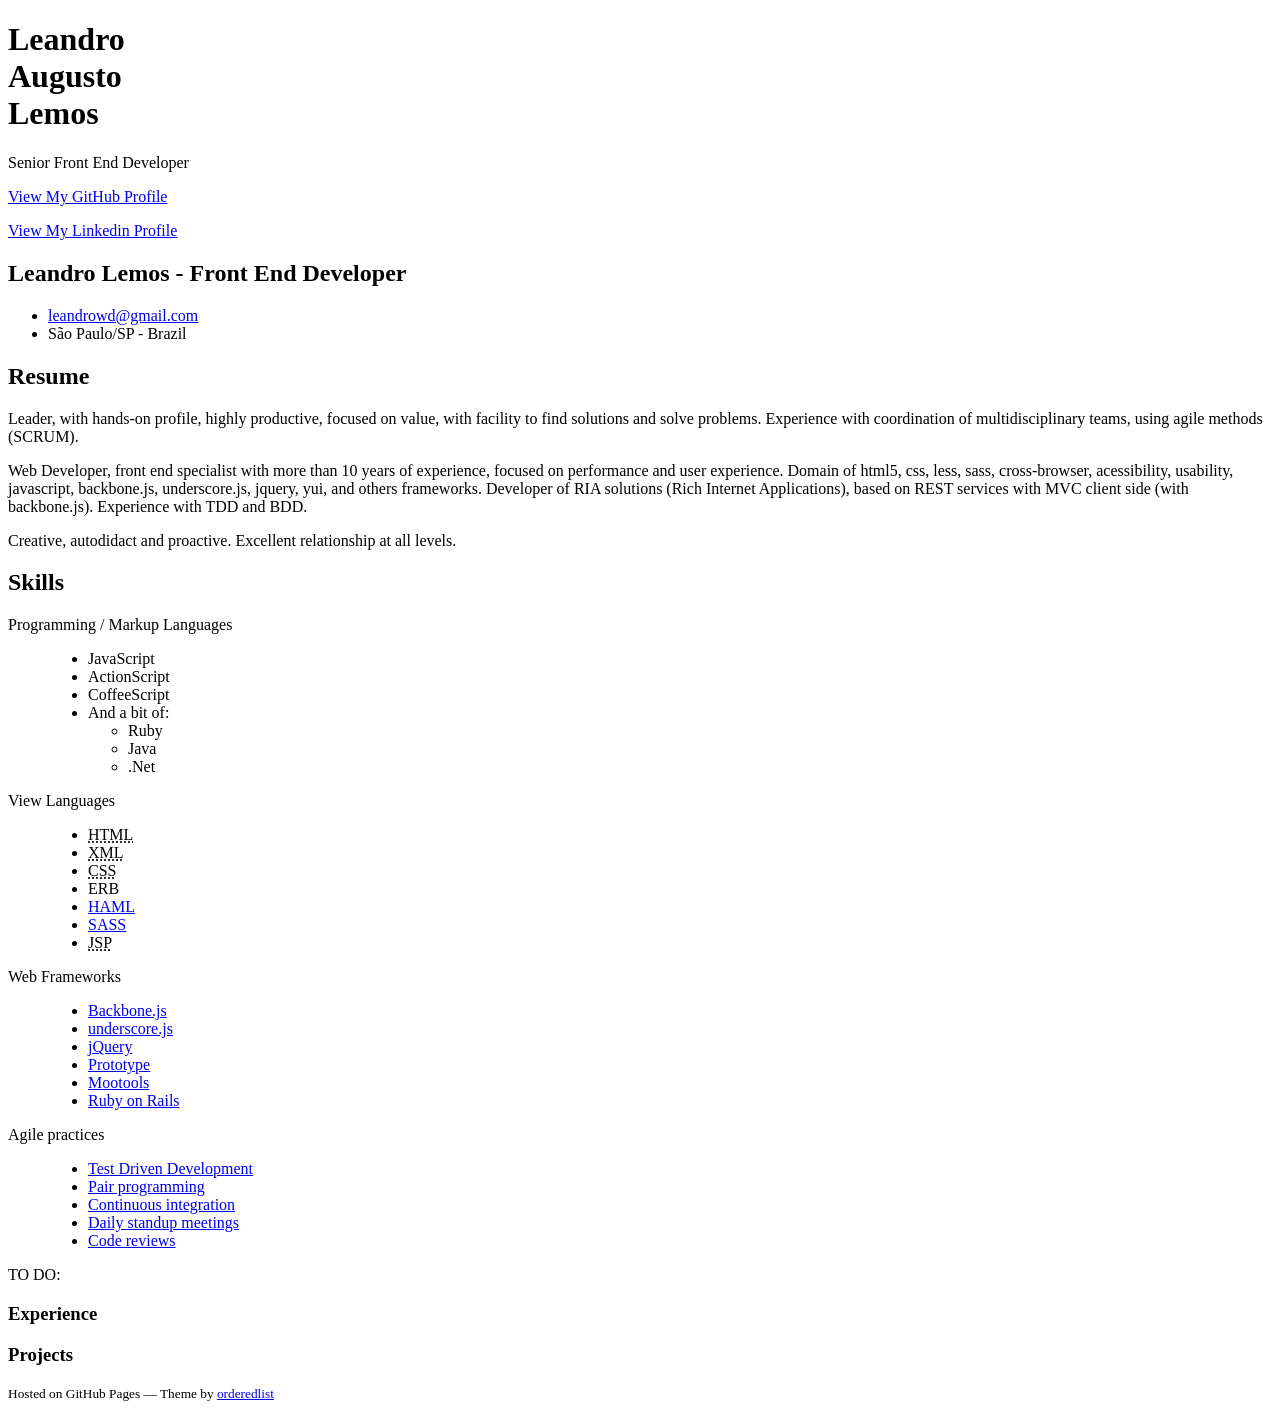
==== index.html @ 2ef4d0de "Adding skills information" ====
<!doctype html>
<html>
  <head>
    <meta charset="utf-8">
    <meta http-equiv="X-UA-Compatible" content="chrome=1">
    <title>Leandro Augusto Lemos - Senior Front End Developer</title>

    <link rel="stylesheet" href="stylesheets/styles.css">
    <link rel="stylesheet" href="stylesheets/pygment_trac.css">
    <meta name="viewport" content="width=device-width, initial-scale=1, user-scalable=no">
    <!--[if lt IE 9]>
    <script src="//html5shiv.googlecode.com/svn/trunk/html5.js"></script>
    <![endif]-->
  </head>
  <body>
    <div class="wrapper">
      <header>
        <h1>Leandro <br>Augusto <br>Lemos</h1>
        <p>Senior Front End Developer </p>


        <p class="view"><a href="https://github.com/leandrowd">View My GitHub Profile</a></p>
        <p class="view"><a href="http://www.linkedin.com/in/leandrowd">View My Linkedin Profile</a></p>
        

      </header>
      <section>
        <div id="letterhead">
          <h1>Leandro Lemos - Front End Developer</h1>
          <ul>
            <li><a href="mailto:leandrowd@gmail.com">leandrowd@gmail.com</a></li>
            <li>São Paulo/SP - Brazil</li>
          </ul>
        </div>

        <div id="presentation">
          <h2>Resume</h2>
          <p>Leader, with hands-on profile, highly productive, focused on value, with facility to find solutions and solve problems. Experience with coordination of multidisciplinary teams, using agile methods (SCRUM). </p>

          <p>Web Developer, front end specialist with more than 10 years of experience, focused on performance and user experience. Domain of html5, css, less, sass, cross-browser, acessibility, usability, javascript, backbone.js, underscore.js, jquery, yui, and others frameworks. Developer of RIA solutions (Rich Internet Applications), based on REST services with MVC client side (with backbone.js). Experience with TDD and BDD.</p>

          <p>Creative, autodidact and proactive. Excellent relationship at all levels.</p>

        </div>
        <div id="skills">
          <h2>Skills</h2>
          <dl>
            <dt>Programming / Markup Languages</dt>
            <dd>
              <ul class="comma-separated">
                <li>JavaScript</li>
                <li>ActionScript</li>
                <li>CoffeeScript</li>
                <li>And a bit of: <ul>
                  <li>Ruby</li>
                  <li>Java</li>
                  <li>.Net</li>
                </ul></li>
              </ul>
            </dd>

            <dt>View Languages</dt>
            <dd>
              <ul>
                <li><abbr title="HyperText Markup Language">HTML</abbr></li>
                <li><abbr title="Extensible Markup Language">XML</abbr></li>
                <li><abbr title="cascading style sheets">CSS</abbr></li>
                <li>ERB</li>
                <li><a href="http://haml.hamptoncatlin.com/" title="HTML Abstraction Markup Language">HAML</a></li>
                <li><a href="http://sass-lang.com/" title="SASS">SASS</a></li>
                <li><abbr title="JavaServer Pages">JSP</abbr></li>
              </ul>
            </dd>

            <dt>Web Frameworks</dt>
            <dd>
              <ul>
                <li><a href="http://backbonejs.org/">Backbone.js</a></li>
                <li><a href="http://underscore.org/">underscore.js</a></li>
                <li><a href="http://jquery.org">jQuery</a></li>
                <li><a href="http://prototypejs.org/">Prototype</a></li>
                <li><a href="http://mootools.net/">Mootools</a></li>
                <li><a href="http://www.rubyonrails.org">Ruby on Rails</a></li>
              </ul>
            </dd>

            <dt>Agile practices</dt>
            <dd>
              <ul>
                <li><a href="http://en.wikipedia.org/wiki/Test-driven_development">Test Driven Development</a></li>
                <li><a href="http://en.wikipedia.org/wiki/Pair_programming">Pair programming</a></li>
                <li><a href="http://en.wikipedia.org/wiki/Continuous_integration">Continuous integration</a></li>
                <li><a href="http://martinfowler.com/articles/itsNotJustStandingUp.html">Daily standup meetings</a></li>
                <li><a href="http://en.wikipedia.org/wiki/Code_review">Code reviews</a></li>
              </ul>
            </dd>
          </dl>

        </div>
<p>TO DO:</p>

<h3>
<a name="experience" class="anchor" href="#experience"><span class="octicon octicon-link"></span></a>Experience</h3>

<h3>
<a name="projects" class="anchor" href="#projects"><span class="octicon octicon-link"></span></a>Projects</h3>


      </section>
      <footer>
        <p><small>Hosted on GitHub Pages &mdash; Theme by <a href="https://github.com/orderedlist">orderedlist</a></small></p>
      </footer>
    </div>
    <script src="javascripts/scale.fix.js"></script>
    <script>
      (function(i,s,o,g,r,a,m){i['GoogleAnalyticsObject']=r;i[r]=i[r]||function(){
      (i[r].q=i[r].q||[]).push(arguments)},i[r].l=1*new Date();a=s.createElement(o),
      m=s.getElementsByTagName(o)[0];a.async=1;a.src=g;m.parentNode.insertBefore(a,m)
      })(window,document,'script','//www.google-analytics.com/analytics.js','ga');
    
      ga('create', 'UA-42572069-1', 'leandrowd.github.io');
      ga('send', 'pageview');
    
    </script>
    
  </body>
</html>
---- stylesheets/pygment_trac.css ----
.highlight  { background: #ffffff; }
.highlight .c { color: #999988; font-style: italic } /* Comment */
.highlight .err { color: #a61717; background-color: #e3d2d2 } /* Error */
.highlight .k { font-weight: bold } /* Keyword */
.highlight .o { font-weight: bold } /* Operator */
.highlight .cm { color: #999988; font-style: italic } /* Comment.Multiline */
.highlight .cp { color: #999999; font-weight: bold } /* Comment.Preproc */
.highlight .c1 { color: #999988; font-style: italic } /* Comment.Single */
.highlight .cs { color: #999999; font-weight: bold; font-style: italic } /* Comment.Special */
.highlight .gd { color: #000000; background-color: #ffdddd } /* Generic.Deleted */
.highlight .gd .x { color: #000000; background-color: #ffaaaa } /* Generic.Deleted.Specific */
.highlight .ge { font-style: italic } /* Generic.Emph */
.highlight .gr { color: #aa0000 } /* Generic.Error */
.highlight .gh { color: #999999 } /* Generic.Heading */
.highlight .gi { color: #000000; background-color: #ddffdd } /* Generic.Inserted */
.highlight .gi .x { color: #000000; background-color: #aaffaa } /* Generic.Inserted.Specific */
.highlight .go { color: #888888 } /* Generic.Output */
.highlight .gp { color: #555555 } /* Generic.Prompt */
.highlight .gs { font-weight: bold } /* Generic.Strong */
.highlight .gu { color: #800080; font-weight: bold; } /* Generic.Subheading */
.highlight .gt { color: #aa0000 } /* Generic.Traceback */
.highlight .kc { font-weight: bold } /* Keyword.Constant */
.highlight .kd { font-weight: bold } /* Keyword.Declaration */
.highlight .kn { font-weight: bold } /* Keyword.Namespace */
.highlight .kp { font-weight: bold } /* Keyword.Pseudo */
.highlight .kr { font-weight: bold } /* Keyword.Reserved */
.highlight .kt { color: #445588; font-weight: bold } /* Keyword.Type */
.highlight .m { color: #009999 } /* Literal.Number */
.highlight .s { color: #d14 } /* Literal.String */
.highlight .na { color: #008080 } /* Name.Attribute */
.highlight .nb { color: #0086B3 } /* Name.Builtin */
.highlight .nc { color: #445588; font-weight: bold } /* Name.Class */
.highlight .no { color: #008080 } /* Name.Constant */
.highlight .ni { color: #800080 } /* Name.Entity */
.highlight .ne { color: #990000; font-weight: bold } /* Name.Exception */
.highlight .nf { color: #990000; font-weight: bold } /* Name.Function */
.highlight .nn { color: #555555 } /* Name.Namespace */
.highlight .nt { color: #000080 } /* Name.Tag */
.highlight .nv { color: #008080 } /* Name.Variable */
.highlight .ow { font-weight: bold } /* Operator.Word */
.highlight .w { color: #bbbbbb } /* Text.Whitespace */
.highlight .mf { color: #009999 } /* Literal.Number.Float */
.highlight .mh { color: #009999 } /* Literal.Number.Hex */
.highlight .mi { color: #009999 } /* Literal.Number.Integer */
.highlight .mo { color: #009999 } /* Literal.Number.Oct */
.highlight .sb { color: #d14 } /* Literal.String.Backtick */
.highlight .sc { color: #d14 } /* Literal.String.Char */
.highlight .sd { color: #d14 } /* Literal.String.Doc */
.highlight .s2 { color: #d14 } /* Literal.String.Double */
.highlight .se { color: #d14 } /* Literal.String.Escape */
.highlight .sh { color: #d14 } /* Literal.String.Heredoc */
.highlight .si { color: #d14 } /* Literal.String.Interpol */
.highlight .sx { color: #d14 } /* Literal.String.Other */
.highlight .sr { color: #009926 } /* Literal.String.Regex */
.highlight .s1 { color: #d14 } /* Literal.String.Single */
.highlight .ss { color: #990073 } /* Literal.String.Symbol */
.highlight .bp { color: #999999 } /* Name.Builtin.Pseudo */
.highlight .vc { color: #008080 } /* Name.Variable.Class */
.highlight .vg { color: #008080 } /* Name.Variable.Global */
.highlight .vi { color: #008080 } /* Name.Variable.Instance */
.highlight .il { color: #009999 } /* Literal.Number.Integer.Long */

.type-csharp .highlight .k { color: #0000FF }
.type-csharp .highlight .kt { color: #0000FF }
.type-csharp .highlight .nf { color: #000000; font-weight: normal }
.type-csharp .highlight .nc { color: #2B91AF }
.type-csharp .highlight .nn { color: #000000 }
.type-csharp .highlight .s { color: #A31515 }
.type-csharp .highlight .sc { color: #A31515 }
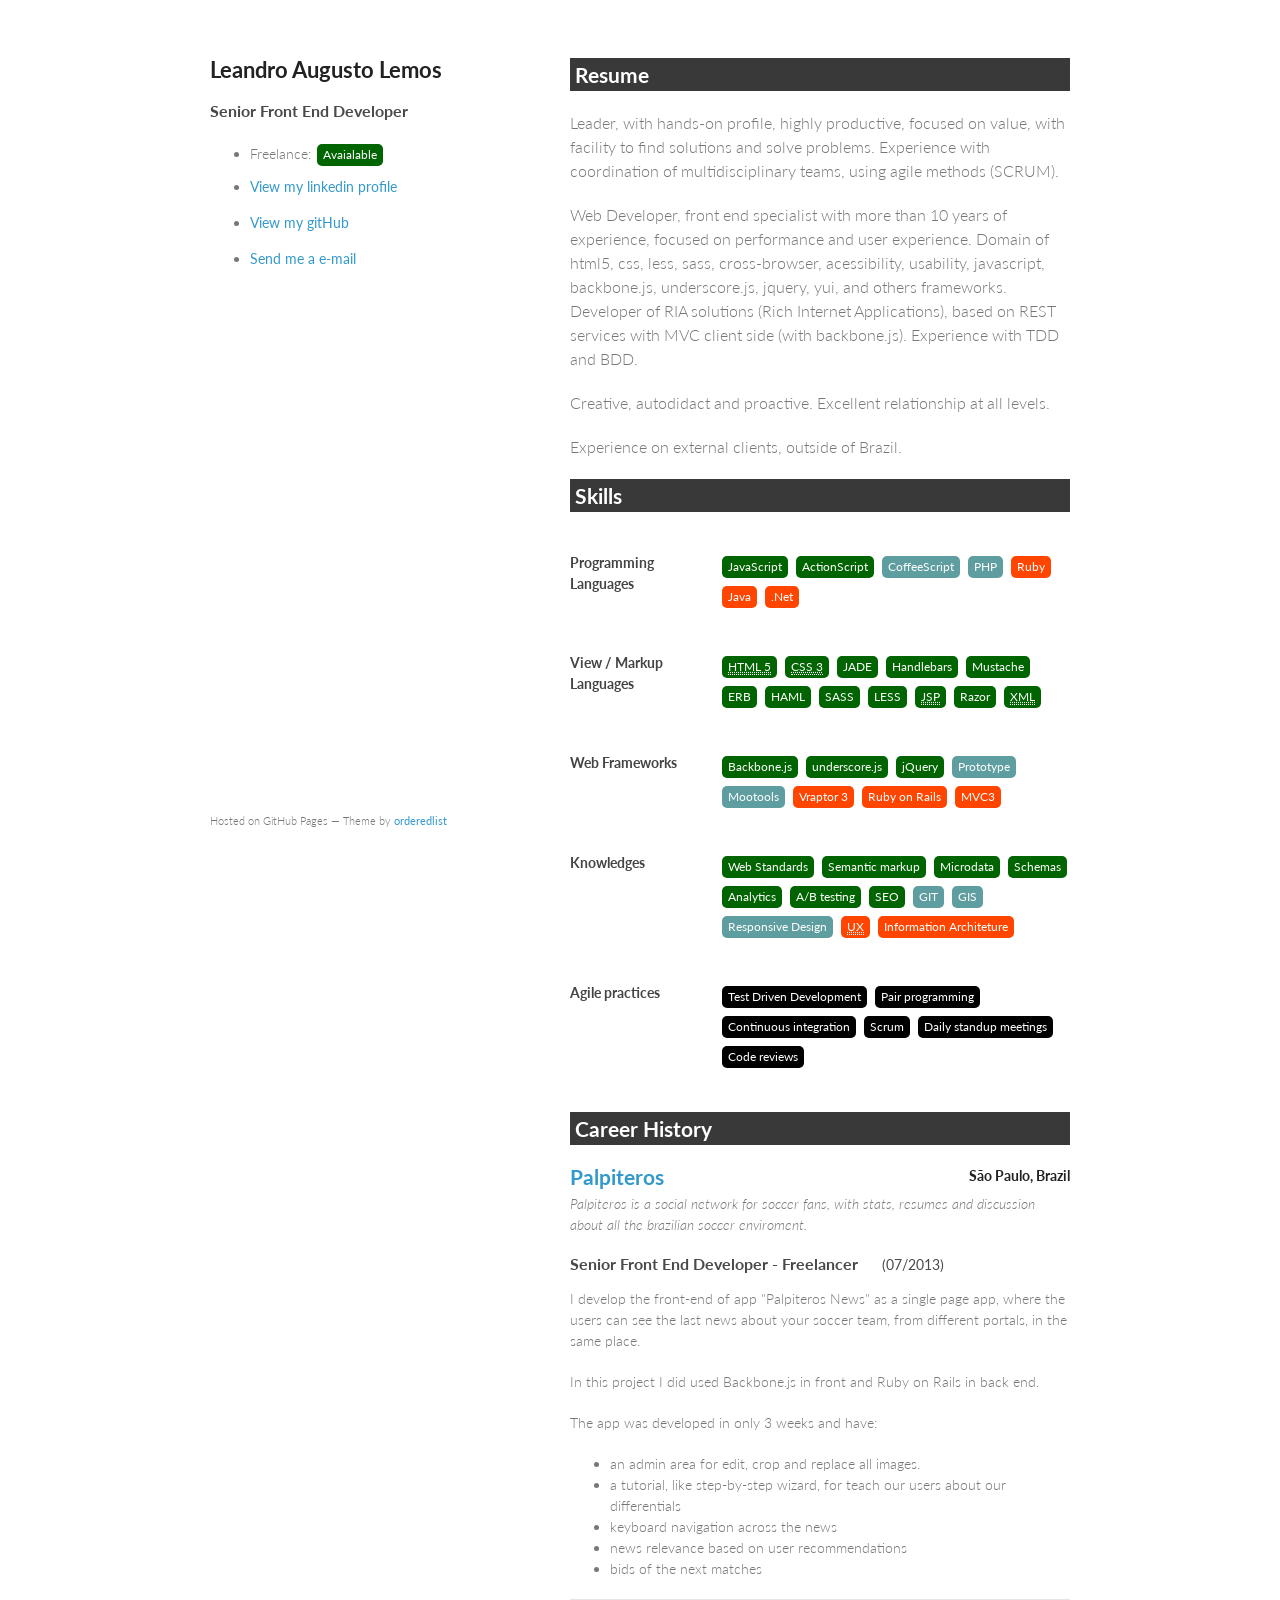
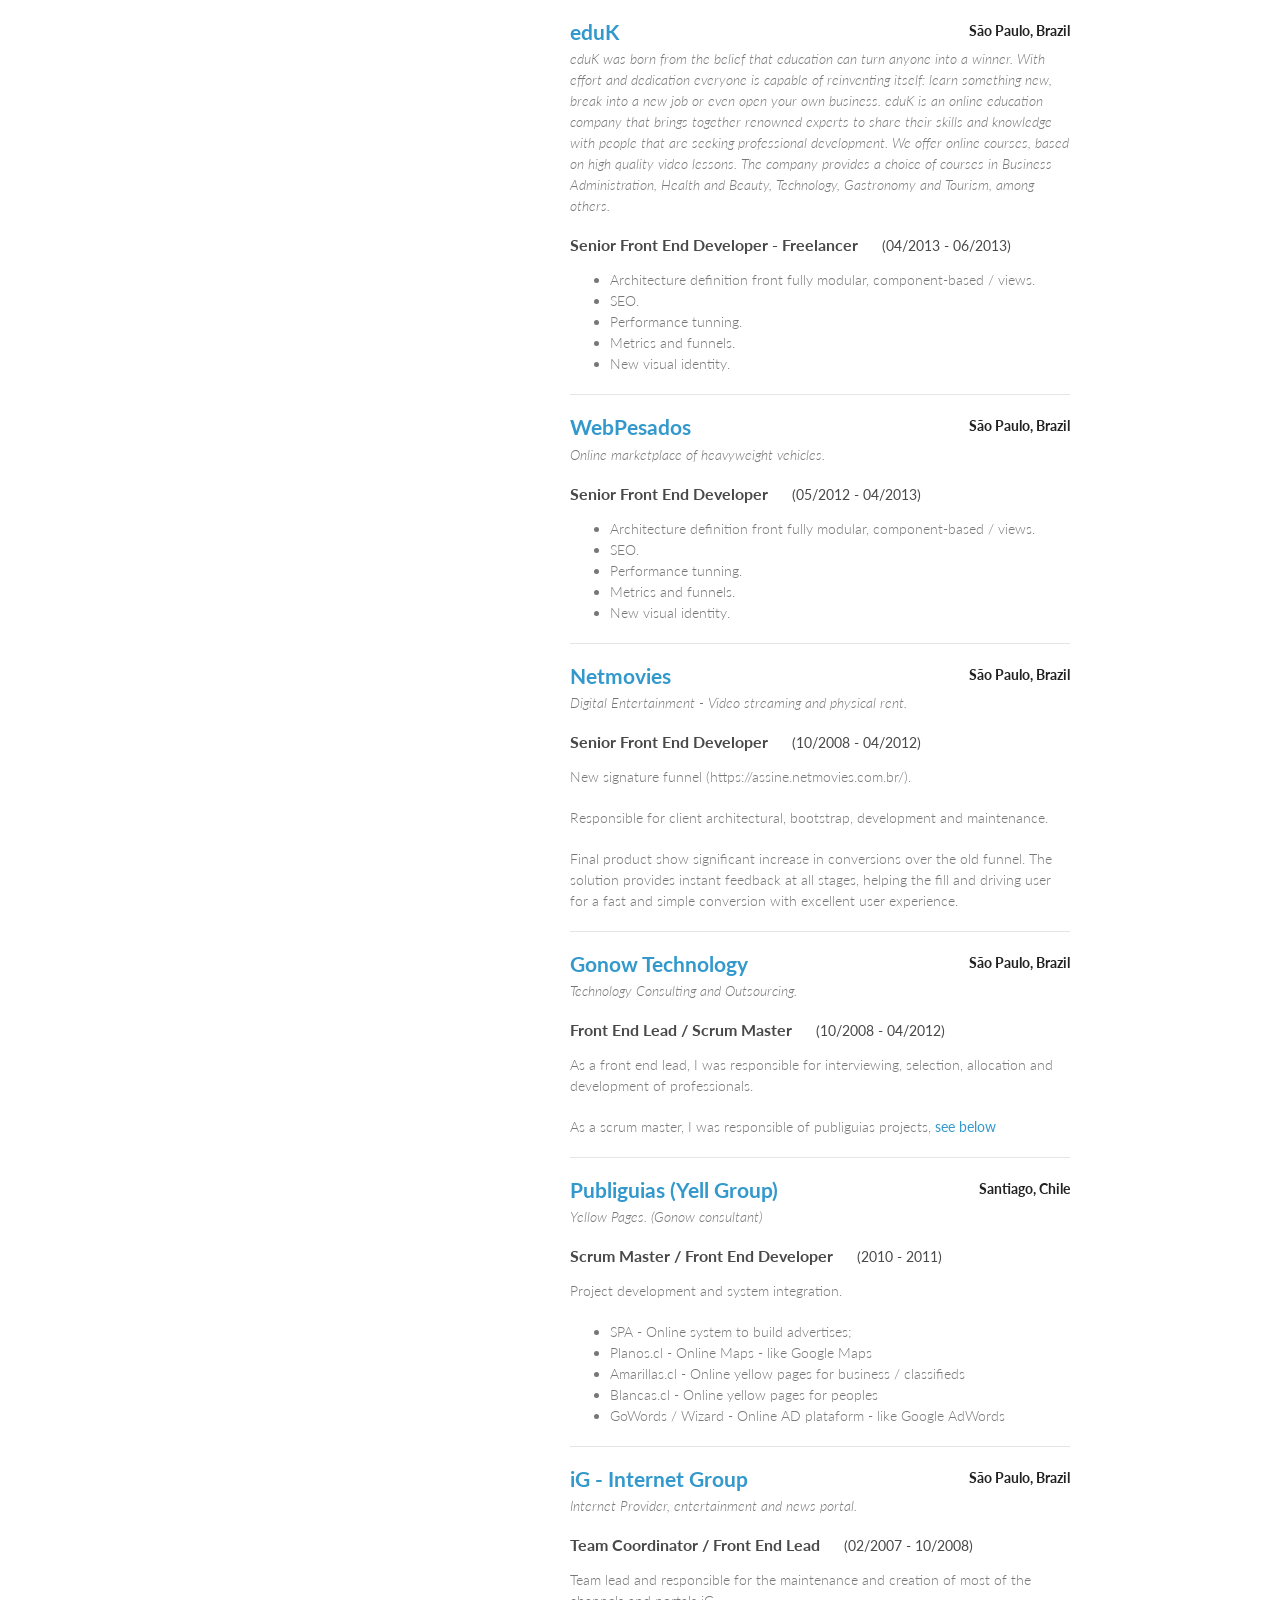
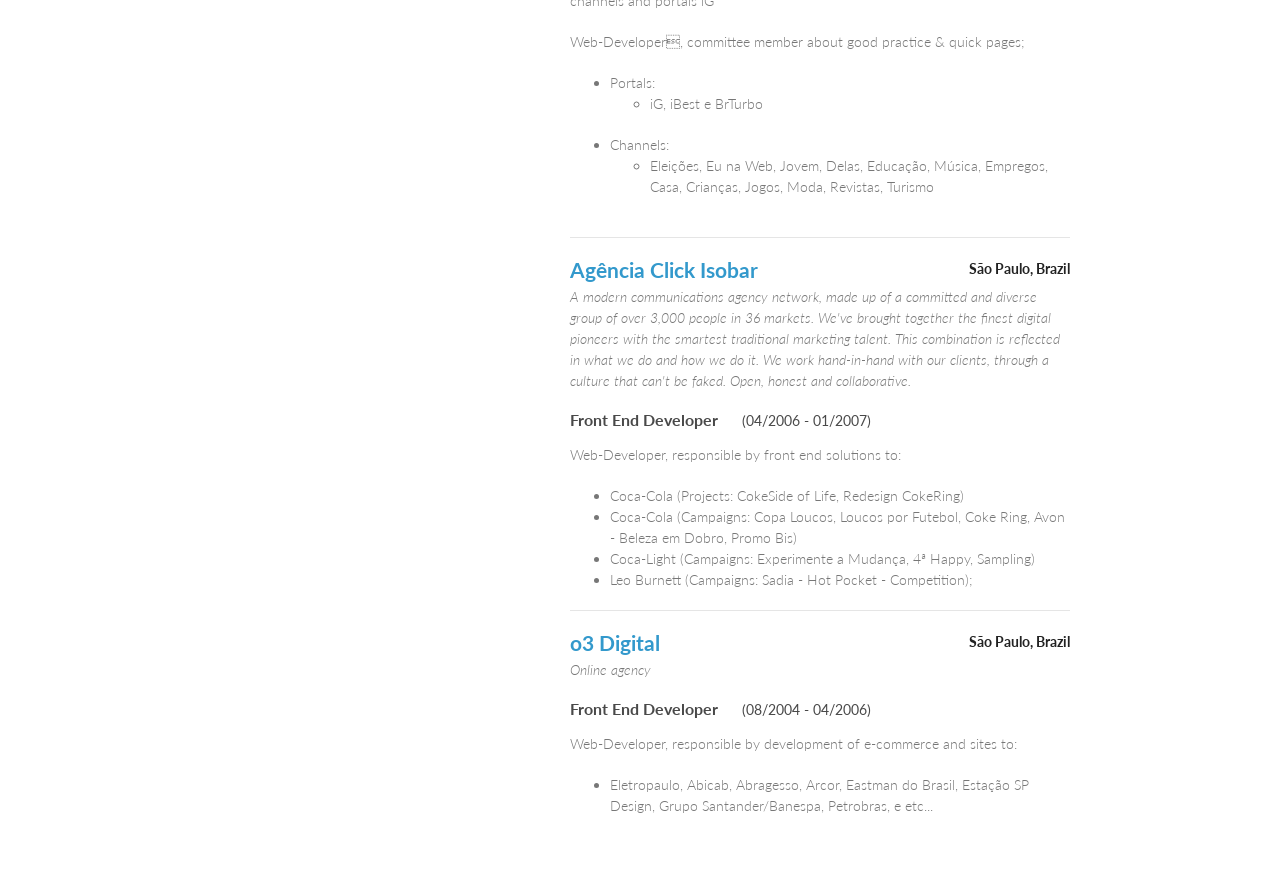
==== commit 3e90637e: "Adding carrers" ====
--- a/index.html
+++ b/index.html
@@ -1,127 +1,305 @@
 <!doctype html>
-<html>
-  <head>
-    <meta charset="utf-8">
-    <meta http-equiv="X-UA-Compatible" content="chrome=1">
-    <title>Leandro Augusto Lemos - Senior Front End Developer</title>
-
-    <link rel="stylesheet" href="stylesheets/styles.css">
-    <link rel="stylesheet" href="stylesheets/pygment_trac.css">
-    <meta name="viewport" content="width=device-width, initial-scale=1, user-scalable=no">
-    <!--[if lt IE 9]>
-    <script src="//html5shiv.googlecode.com/svn/trunk/html5.js"></script>
-    <![endif]-->
-  </head>
-  <body>
-    <div class="wrapper">
-      <header>
-        <h1>Leandro <br>Augusto <br>Lemos</h1>
-        <p>Senior Front End Developer </p>
-
-
-        <p class="view"><a href="https://github.com/leandrowd">View My GitHub Profile</a></p>
-        <p class="view"><a href="http://www.linkedin.com/in/leandrowd">View My Linkedin Profile</a></p>
-        
-
-      </header>
-      <section>
-        <div id="letterhead">
-          <h1>Leandro Lemos - Front End Developer</h1>
-          <ul>
-            <li><a href="mailto:leandrowd@gmail.com">leandrowd@gmail.com</a></li>
-            <li>São Paulo/SP - Brazil</li>
-          </ul>
-        </div>
-
-        <div id="presentation">
-          <h2>Resume</h2>
-          <p>Leader, with hands-on profile, highly productive, focused on value, with facility to find solutions and solve problems. Experience with coordination of multidisciplinary teams, using agile methods (SCRUM). </p>
-
-          <p>Web Developer, front end specialist with more than 10 years of experience, focused on performance and user experience. Domain of html5, css, less, sass, cross-browser, acessibility, usability, javascript, backbone.js, underscore.js, jquery, yui, and others frameworks. Developer of RIA solutions (Rich Internet Applications), based on REST services with MVC client side (with backbone.js). Experience with TDD and BDD.</p>
-
-          <p>Creative, autodidact and proactive. Excellent relationship at all levels.</p>
-
-        </div>
-        <div id="skills">
-          <h2>Skills</h2>
-          <dl>
-            <dt>Programming / Markup Languages</dt>
-            <dd>
-              <ul class="comma-separated">
-                <li>JavaScript</li>
-                <li>ActionScript</li>
-                <li>CoffeeScript</li>
-                <li>And a bit of: <ul>
-                  <li>Ruby</li>
-                  <li>Java</li>
-                  <li>.Net</li>
-                </ul></li>
-              </ul>
-            </dd>
-
-            <dt>View Languages</dt>
-            <dd>
-              <ul>
-                <li><abbr title="HyperText Markup Language">HTML</abbr></li>
-                <li><abbr title="Extensible Markup Language">XML</abbr></li>
-                <li><abbr title="cascading style sheets">CSS</abbr></li>
-                <li>ERB</li>
-                <li><a href="http://haml.hamptoncatlin.com/" title="HTML Abstraction Markup Language">HAML</a></li>
-                <li><a href="http://sass-lang.com/" title="SASS">SASS</a></li>
-                <li><abbr title="JavaServer Pages">JSP</abbr></li>
-              </ul>
-            </dd>
-
-            <dt>Web Frameworks</dt>
-            <dd>
-              <ul>
-                <li><a href="http://backbonejs.org/">Backbone.js</a></li>
-                <li><a href="http://underscore.org/">underscore.js</a></li>
-                <li><a href="http://jquery.org">jQuery</a></li>
-                <li><a href="http://prototypejs.org/">Prototype</a></li>
-                <li><a href="http://mootools.net/">Mootools</a></li>
-                <li><a href="http://www.rubyonrails.org">Ruby on Rails</a></li>
-              </ul>
-            </dd>
-
-            <dt>Agile practices</dt>
-            <dd>
-              <ul>
-                <li><a href="http://en.wikipedia.org/wiki/Test-driven_development">Test Driven Development</a></li>
-                <li><a href="http://en.wikipedia.org/wiki/Pair_programming">Pair programming</a></li>
-                <li><a href="http://en.wikipedia.org/wiki/Continuous_integration">Continuous integration</a></li>
-                <li><a href="http://martinfowler.com/articles/itsNotJustStandingUp.html">Daily standup meetings</a></li>
-                <li><a href="http://en.wikipedia.org/wiki/Code_review">Code reviews</a></li>
-              </ul>
-            </dd>
-          </dl>
-
-        </div>
-<p>TO DO:</p>
-
-<h3>
-<a name="experience" class="anchor" href="#experience"><span class="octicon octicon-link"></span></a>Experience</h3>
-
-<h3>
-<a name="projects" class="anchor" href="#projects"><span class="octicon octicon-link"></span></a>Projects</h3>
-
-
-      </section>
-      <footer>
-        <p><small>Hosted on GitHub Pages &mdash; Theme by <a href="https://github.com/orderedlist">orderedlist</a></small></p>
-      </footer>
-    </div>
-    <script src="javascripts/scale.fix.js"></script>
-    <script>
-      (function(i,s,o,g,r,a,m){i['GoogleAnalyticsObject']=r;i[r]=i[r]||function(){
-      (i[r].q=i[r].q||[]).push(arguments)},i[r].l=1*new Date();a=s.createElement(o),
+<html xmlns="http://www.w3.org/1999/html">
+<head>
+  <meta charset="utf-8">
+  <meta http-equiv="X-UA-Compatible" content="chrome=1">
+  <title>Leandro Augusto Lemos - Senior Front End Developer</title>
+
+  <link rel="stylesheet" href="stylesheets/styles.css">
+  <link rel="stylesheet" href="stylesheets/pygment_trac.css">
+  <meta name="viewport" content="width=device-width, initial-scale=1, user-scalable=no">
+  <!--[if lt IE 9]>
+  <script src="//html5shiv.googlecode.com/svn/trunk/html5.js"></script>
+  <![endif]-->
+</head>
+<body>
+<div class="wrapper">
+<header>
+  <h1 class="me">Leandro Augusto Lemos </h1>
+  <h3>Senior Front End Developer </h3>
+
+  <ul>
+    <li class="freelas">Freelance: <span class="badge avaialable">Avaialable</span></li>
+    <li><a href="http://www.linkedin.com/in/leandrowd">View my linkedin profile</a></li>
+    <li><a href="https://github.com/leandrowd">View my gitHub</a></li>
+    <li><a href="mailto:leandrowd@gmail.com">Send me a e-mail</a></li>
+  </ul>
+
+
+</header>
+
+<section id="main">
+
+<div id="presentation">
+  <h2>Resume</h2>
+  <p>Leader, with hands-on profile, highly productive, focused on value, with facility to find solutions and solve problems. Experience with coordination of multidisciplinary teams, using agile methods (SCRUM). </p>
+
+  <p>Web Developer, front end specialist with more than 10 years of experience, focused on performance and user experience. Domain of html5, css, less, sass, cross-browser, acessibility, usability, javascript, backbone.js, underscore.js, jquery, yui, and others frameworks. Developer of RIA solutions (Rich Internet Applications), based on REST services with MVC client side (with backbone.js). Experience with TDD and BDD.</p>
+
+  <p>Creative, autodidact and proactive. Excellent relationship at all levels.</p>
+
+  <p>Experience on external clients, outside of Brazil.</p>
+</div>
+<div id="skills">
+  <h2>Skills</h2>
+  <dl>
+    <dt>Programming Languages</dt>
+    <dd>
+      <ul class="tags">
+        <li class="advanced">JavaScript</li>
+        <li class="advanced">ActionScript</li>
+        <li class="intermediate">CoffeeScript</li>
+        <li class="intermediate">PHP</li>
+        <li class="basic">Ruby</li>
+        <li class="basic">Java</li>
+        <li class="basic">.Net</li>
+      </ul>
+    </dd>
+
+    <dt>View / Markup Languages</dt>
+    <dd>
+      <ul class="tags">
+        <li class="advanced"><abbr title="HyperText Markup Language">HTML 5</abbr></li>
+        <li class="advanced"><abbr title="cascading style sheets">CSS 3</abbr></li>
+        <li class="advanced"><a href="http://jade-lang.com/" title="JADE - Node template engine">JADE</a></li>
+        <li class="advanced"><a href="http://handlebarsjs.com/" title="Handlebars">Handlebars</a></li>
+        <li class="advanced"><a href="http://mustache.github.io/" title="Mustache">Mustache</a></li>
+        <li class="advanced">ERB</li>
+        <li class="advanced"><a href="http://haml.hamptoncatlin.com/" title="HTML Abstraction Markup Language">HAML</a></li>
+        <li class="advanced"><a href="http://sass-lang.com/" title="SASS">SASS</a></li>
+        <li class="advanced"><a href="http://lesscss.org/" title="LESS">LESS</a></li>
+        <li class="advanced"><abbr title="JavaServer Pages">JSP</abbr></li>
+        <li class="advanced"><a href="http://www.asp.net/mvc/videos/mvc-3/mvc-3-razor-view-engine">Razor</a></li>
+        <li class="advanced"><abbr title="Extensible Markup Language">XML</abbr></li>
+      </ul>
+    </dd>
+
+    <dt>Web Frameworks</dt>
+    <dd>
+      <ul class="tags">
+        <li class="advanced"><a href="http://backbonejs.org/">Backbone.js</a></li>
+        <li class="advanced"><a href="http://underscore.org/">underscore.js</a></li>
+        <li class="advanced"><a href="http://jquery.org">jQuery</a></li>
+        <li class="intermediate"><a href="http://prototypejs.org/">Prototype</a></li>
+        <li class="intermediate"><a href="http://mootools.net/">Mootools</a></li>
+        <li class="basic"><a href="http://vraptor.caelum.com.br/pt/">Vraptor 3</a></li>
+        <li class="basic"><a href="http://www.rubyonrails.org">Ruby on Rails</a></li>
+        <li class="basic"><a href="http://www.rubyonrails.org">MVC3</a></li>
+      </ul>
+    </dd>
+
+    <dt>Knowledges</dt>
+    <dd>
+      <ul class="tags">
+        <li class="advanced">Web Standards</li>
+        <li class="advanced">Semantic markup</li>
+        <li class="advanced">Microdata</li>
+        <li class="advanced">Schemas</li>
+        <li class="advanced">Analytics</li>
+        <li class="advanced">A/B testing</li>
+        <li class="advanced">SEO</li>
+        <li class="intermediate">GIT</li>
+        <li class="intermediate"><a href="http://en.wikipedia.org/wiki/Geographic_information_system" title="Geographic Information System">GIS</a></li>
+        <li class="intermediate">Responsive Design</li>
+        <li class="basic"><abbr title="User Experience">UX</abbr></li>
+        <li class="basic">Information Architeture</li>
+      </ul>
+    </dd>
+
+    <dt>Agile practices</dt>
+    <dd>
+      <ul class="tags">
+        <li><a href="http://en.wikipedia.org/wiki/Test-driven_development">Test Driven Development</a></li>
+        <li><a href="http://en.wikipedia.org/wiki/Pair_programming">Pair programming</a></li>
+        <li><a href="http://en.wikipedia.org/wiki/Continuous_integration">Continuous integration</a></li>
+        <li><a href="http://en.wikipedia.org/wiki/Scrum">Scrum</a></li>
+        <li><a href="http://martinfowler.com/articles/itsNotJustStandingUp.html">Daily standup meetings</a></li>
+        <li><a href="http://en.wikipedia.org/wiki/Code_review">Code reviews</a></li>
+      </ul>
+    </dd>
+  </dl>
+
+</div>
+<div id="career-history">
+  <h2>Career History</h2>
+  <article class="organization">
+    <header>
+      <h2><a href="http://palpiteros.com">Palpiteros</a></h2>
+      <p class="where"><strong>São Paulo, Brazil</strong></p>
+      <p><i>Palpiteros is a social network for soccer fans, with stats, resumes and discussion about all the brazilian soccer enviroment.</i></p>
+      <h3>Senior Front End Developer - Freelancer <small>(07/2013)</small></h3>
+    </header>
+
+    <p>I develop the front-end of app "Palpiteros News" as a single page app, where the users can see the last news about your soccer team, from different portals, in the same place.</p>
+    <p>In this project I did used Backbone.js in front and Ruby on Rails in back end.</p>
+    <p>The app was developed in only 3 weeks and have:</p>
+    <ul>
+      <li>an admin area for edit, crop and replace all images.</li>
+      <li>a tutorial, like step-by-step wizard, for teach our users about our differentials</li>
+      <li>keyboard navigation across the news</li>
+      <li>news relevance based on user recommendations</li>
+      <li>bids of the next matches</li>
+    </ul>
+
+  </article>
+  <hr>
+  <article class="organization">
+    <header>
+      <h2><a href="http://eduk.com.br">eduK</a></h2>
+      <p class="where"><strong>São Paulo, Brazil</strong></p>
+      <p><i>eduK was born from the belief that education can turn anyone into a winner. With effort and dedication everyone is capable of reinventing itself: learn something new, break into a new job or even open your own business. eduK is an online education company that brings together renowned experts to share their skills and knowledge with people that are seeking professional development. We offer online courses, based on high quality video lessons. The company provides a choice of courses in Business Administration, Health and Beauty, Technology, Gastronomy and Tourism, among others.</i></p>
+      <h3>Senior Front End Developer - Freelancer <small>(04/2013 - 06/2013)</small></h3>
+    </header>
+
+    <ul>
+      <li>Architecture definition front fully modular, component-based / views.</li>
+      <li>SEO.</li>
+      <li>Performance tunning.</li>
+      <li>Metrics and funnels.</li>
+      <li>New visual identity.</li>
+    </ul>
+  </article>
+  <hr>
+  <article class="organization">
+    <header>
+      <h2><a href="http://www.webpesados.com.br">WebPesados</a></h2>
+      <p class="where"><strong>São Paulo, Brazil</strong></p>
+      <p><i>Online marketplace of heavyweight vehicles.</i></p>
+      <h3>Senior Front End Developer <small>(05/2012 - 04/2013)</small></h3>
+    </header>
+    <ul>
+      <li>Architecture definition front fully modular, component-based / views.</li>
+      <li>SEO.</li>
+      <li>Performance tunning.</li>
+      <li>Metrics and funnels.</li>
+      <li>New visual identity.</li>
+    </ul>
+  </article>
+  <hr>
+  <article class="organization">
+    <header>
+      <h2><a href="http://www.netmovies.com.br">Netmovies</a></h2>
+      <p class="where"><strong>São Paulo, Brazil</strong></p>
+      <p><i>Digital Entertainment - Video streaming and physical rent.</i></p>
+      <h3>Senior Front End Developer <small>(10/2008 - 04/2012)</small></h3>
+    </header>
+    <p>New signature funnel (https://assine.netmovies.com.br/).</p>
+    <p>Responsible for client architectural, bootstrap, development and maintenance.</p>
+    <p>Final product show significant increase in conversions over the old funnel. The solution provides instant feedback at all stages, helping the fill and driving user for a fast and simple conversion with excellent user experience.</p>
+  </article>
+  <hr>
+  <article class="organization">
+    <header>
+      <h2><a href="http://www.gonow.com.br">Gonow Technology</a></h2>
+      <p class="where"><strong>São Paulo, Brazil</strong></p>
+      <p><i>Technology Consulting and Outsourcing.</i></p>
+      <h3>Front End Lead / Scrum Master <small>(10/2008 - 04/2012)</small></h3>
+    </header>
+
+
+    <p>As a front end lead, I was responsible for interviewing, selection, allocation and development of professionals.</p>
+
+    <p>As a scrum master, I was responsible of publiguias projects, <a href="#publiguias">see below</a></p>
+  </article>
+  <hr>
+  <article class="organization" id="publiguias">
+    <header>
+      <h2><a href="http://www.gonow.com.br">Publiguias (Yell Group)</a></h2>
+      <p class="where"><strong>Santiago, Chile</strong></p>
+      <p><i>Yellow Pages. (Gonow consultant)</i></p>
+      <h3>Scrum Master / Front End Developer <small>(2010 - 2011)</small></h3>
+    </header>
+
+    <p>Project development and system integration.</p>
+    <ul>
+      <li>SPA - Online system to build advertises;</li>
+      <li>Planos.cl - Online Maps - like Google Maps</li>
+      <li>Amarillas.cl - Online yellow pages for business / classifieds</li>
+      <li>Blancas.cl - Online yellow pages for peoples</li>
+      <li>GoWords / Wizard - Online AD plataform - like Google AdWords</li>
+    </ul>
+  </article>
+  <hr>
+  <article class="organization">
+    <header>
+      <h2><a href="http://www.ig.com.br">iG - Internet Group</a></h2>
+      <p class="where"><strong>São Paulo, Brazil</strong></p>
+      <p><i>Internet Provider, entertainment and news portal.</i></p>
+      <h3>Team Coordinator / Front End Lead <small>(02/2007 - 10/2008)</small></h3>
+    </header>
+    <p>Team lead and responsible for the maintenance and creation of most of the channels and portals iG</p>
+    <p>Web-Developer, committee member about good practice & quick pages;</p>
+    <ul>
+      <li>Portals: <br><ul>
+        <li>iG, iBest e BrTurbo</li>
+      </ul></li>
+      <li>Channels: <br><ul>
+        <li>Eleições, Eu na Web, Jovem, Delas, Educação, Música, Empregos, Casa, Crianças, Jogos, Moda, Revistas, Turismo</li>
+      </ul></li>
+    </ul>
+  </article>
+  <hr>
+  <article class="organization">
+    <header>
+      <h2><a href="http://www.agenciaclickisobar.com.br/">Agência Click Isobar</a></h2>
+      <p class="where"><strong>São Paulo, Brazil</strong></p>
+      <p><i>A modern communications agency network, made up of a committed and diverse group of over 3,000 people in 36 markets. We've brought together the finest digital pioneers with the smartest traditional marketing talent. This combination is reflected in what we do and how we do it. We work hand-in-hand with our clients, through a culture that can't be faked. Open, honest and collaborative.</i></p>
+      <h3>Front End Developer <small>(04/2006 - 01/2007)</small></h3>
+    </header>
+    <p>Web-Developer, responsible by front end solutions to:</p>
+    <ul>
+      <li>Coca-Cola (Projects: CokeSide of Life, Redesign CokeRing)</li>
+      <li>Coca-Cola (Campaigns: Copa Loucos, Loucos por Futebol, Coke Ring, Avon - Beleza em Dobro, Promo Bis)</li>
+      <li>Coca-Light (Campaigns: Experimente a Mudança, 4ª Happy, Sampling)</li>
+      <li>Leo Burnett (Campaigns: Sadia - Hot Pocket - Competition);</li>
+    </ul>
+  </article>
+  <hr>
+  <article class="organization">
+    <header>
+      <h2><a href="http://www.o3.com.br/">o3 Digital</a></h2>
+      <p class="where"><strong>São Paulo, Brazil</strong></p>
+      <p><i>Online agency</i></p>
+      <h3>Front End Developer <small>(08/2004 - 04/2006)</small></h3>
+    </header>
+    <p>Web-Developer, responsible by development of e-commerce and sites to:</p>
+    <ul>
+      <li>Eletropaulo, Abicab, Abragesso, Arcor, Eastman do Brasil, Estação SP Design, Grupo Santander/Banespa, Petrobras, e etc...</li>
+    </ul>
+  </article>
+</div>
+
+</section>
+
+
+
+
+
+
+
+
+
+
+
+
+
+
+
+<footer>
+  <p><small>Hosted on GitHub Pages &mdash; Theme by <a href="https://github.com/orderedlist">orderedlist</a></small></p>
+</footer>
+</div>
+<script src="javascripts/scale.fix.js"></script>
+<script>
+  (function(i,s,o,g,r,a,m){i['GoogleAnalyticsObject']=r;i[r]=i[r]||function(){
+    (i[r].q=i[r].q||[]).push(arguments)},i[r].l=1*new Date();a=s.createElement(o),
       m=s.getElementsByTagName(o)[0];a.async=1;a.src=g;m.parentNode.insertBefore(a,m)
-      })(window,document,'script','//www.google-analytics.com/analytics.js','ga');
-    
-      ga('create', 'UA-42572069-1', 'leandrowd.github.io');
-      ga('send', 'pageview');
-    
-    </script>
-    
-  </body>
+  })(window,document,'script','//www.google-analytics.com/analytics.js','ga');
+
+  ga('create', 'UA-42572069-1', 'leandrowd.github.io');
+  ga('send', 'pageview');
+
+</script>
+
+</body>
 </html>
--- a/stylesheets/styles.css
+++ b/stylesheets/styles.css
@@ -0,0 +1,351 @@
+@import url(https://fonts.googleapis.com/css?family=Lato:300italic,700italic,300,700);
+
+body {
+    padding: 50px;
+    font: 14px/1.5 Lato, "Helvetica Neue", Helvetica, Arial, sans-serif;
+    color: #777;
+    font-weight: 300;
+}
+
+h1, h2, h3, h4, h5, h6 {
+    color: #222;
+    margin: 0 0 20px;
+}
+
+p, ul, ol, table, pre, dl {
+    margin: 0 0 20px;
+}
+
+h1, h2, h3 {
+    line-height: 1.1;
+}
+
+h1 {
+    font-size: 28px;
+}
+
+h1.me{
+    font-size: 22px;
+}
+
+h2 {
+    color: #fff;
+    background: #393939;
+    clear: both;
+    padding: 5px;
+}
+
+h3, h4, h5, h6 {
+    color: #494949;
+}
+
+a {
+    color: #39c;
+    font-weight: 400;
+    text-decoration: none;
+}
+
+a small {
+    font-size: 11px;
+    color: #777;
+    margin-top: -0.6em;
+    display: block;
+}
+
+.wrapper {
+    width: 860px;
+    margin: 0 auto;
+}
+
+blockquote {
+    border-left: 1px solid #e5e5e5;
+    margin: 0;
+    padding: 0 0 0 20px;
+    font-style: italic;
+}
+
+code, pre {
+    font-family: Monaco, Bitstream Vera Sans Mono, Lucida Console, Terminal;
+    color: #333;
+    font-size: 12px;
+}
+
+pre {
+    padding: 8px 15px;
+    background: #f8f8f8;
+    border-radius: 5px;
+    border: 1px solid #e5e5e5;
+    overflow-x: auto;
+}
+
+table {
+    width: 100%;
+    border-collapse: collapse;
+}
+
+th, td {
+    text-align: left;
+    padding: 5px 10px;
+    border-bottom: 1px solid #e5e5e5;
+}
+
+dt {
+    color: #444;
+    font-weight: 700;
+}
+
+th {
+    color: #444;
+}
+
+img {
+    max-width: 100%;
+}
+
+header {
+    width: 270px;
+    float: left;
+    position: fixed;
+}
+
+
+header ul {
+}
+
+header ul li{
+    height: 36px;
+    float: left;
+    clear: both;
+
+}
+
+
+strong {
+    color: #222;
+    font-weight: 700;
+}
+
+header ul a strong {
+    font-size: 14px;
+    display: block;
+    color: #222;
+}
+
+section {
+    width: 500px;
+    float: right;
+    padding-bottom: 50px;
+}
+
+small {
+    font-size: 11px;
+}
+
+hr {
+    border: 0;
+    background: #e5e5e5;
+    height: 1px;
+    margin: 0 0 20px;
+}
+
+footer {
+    width: 270px;
+    float: left;
+    position: fixed;
+    bottom: 50px;
+}
+
+#presentation p{
+    font-size: 16px;
+}
+
+dl{
+    float: left;
+    clear: both;
+}
+
+dl dt, dl dd{
+    margin: 20px 0;
+    padding: 0;
+}
+
+dl dt{
+
+    width: 30%;
+    float: left;
+}
+
+dl dd{
+    width: 70%;
+    float: left;
+}
+
+ul.tags {
+    margin: 0;
+    padding: 0;
+    text-indent: 0;
+}
+
+ul.tags li, .badge {
+    margin: 4px 2px;
+    display: inline-block;
+    padding: 2px 6px;
+    background: #000;
+    border-radius: 5px;
+    color: #fff;
+    font-weight: normal;
+    font-size: 12px;
+}
+
+ul.tags li a{
+    color: #fff;
+}
+
+ul.tags li abbr {
+    border-bottom: 1px dotted #fff;
+}
+
+ul.tags li.advanced, .badge.avaialable {
+    background-color: #006400;
+}
+
+ul.tags li.intermediate {
+    background-color: #5f9ea0;
+}
+
+ul.tags li.basic {
+    background-color: #ff4500;
+}
+
+.organization{
+
+}
+
+.organization header {
+    position: relative;
+    width: 100%;
+    margin-bottom: 15px;
+}
+
+.organization header a:hover {
+    text-decoration: underline;
+}
+
+.organization header h2 {
+    float: left;
+    margin-bottom: 5px;
+    background: transparent;
+    padding: 0;
+}
+
+.organization header h2 a {
+    font-weight: bold;
+}
+
+.organization header h3 {
+    margin: 20px 0 0;
+}
+
+.organization header small {
+    font-size: 14px;
+    font-weight: normal;
+    margin-left: 20px;
+}
+
+
+
+
+.organization header p {
+    clear: both;
+    margin: 0;
+}
+
+.organization header .where {
+    float: right;
+    clear: none;
+}
+
+.organization ul {
+    display: inline-block;
+}
+
+@media print, screen and (max-width: 960px) {
+
+    div.wrapper {
+        width: auto;
+        margin: 0;
+    }
+
+    header, section, footer {
+        float: none;
+        position: static;
+        width: auto;
+    }
+
+    header {
+        padding-right: 320px;
+    }
+
+    section {
+        border: 1px solid #e5e5e5;
+        border-width: 1px 0;
+        padding: 20px 0;
+        margin: 0 0 20px;
+    }
+
+    header a small {
+        display: inline;
+    }
+
+    header ul {
+        position: absolute;
+        right: 60px;
+        top: 52px;
+    }
+
+    header ul li{
+        height: auto;
+        float: right;
+        list-style: none;
+    }
+
+    .freelas{
+        display: none;
+    }
+}
+
+@media print, screen and (max-width: 720px) {
+    body {
+        word-wrap: break-word;
+    }
+
+    header {
+        padding: 0;
+    }
+
+    header ul, header p.view {
+        position: static;
+    }
+
+    pre, code {
+        word-wrap: normal;
+    }
+}
+
+@media print, screen and (max-width: 480px) {
+    body {
+        padding: 15px;
+    }
+
+    header ul {
+        display: none;
+    }
+}
+
+@media print {
+    body {
+        padding: 0.4in;
+        font-size: 12pt;
+        color: #444;
+    }
+}
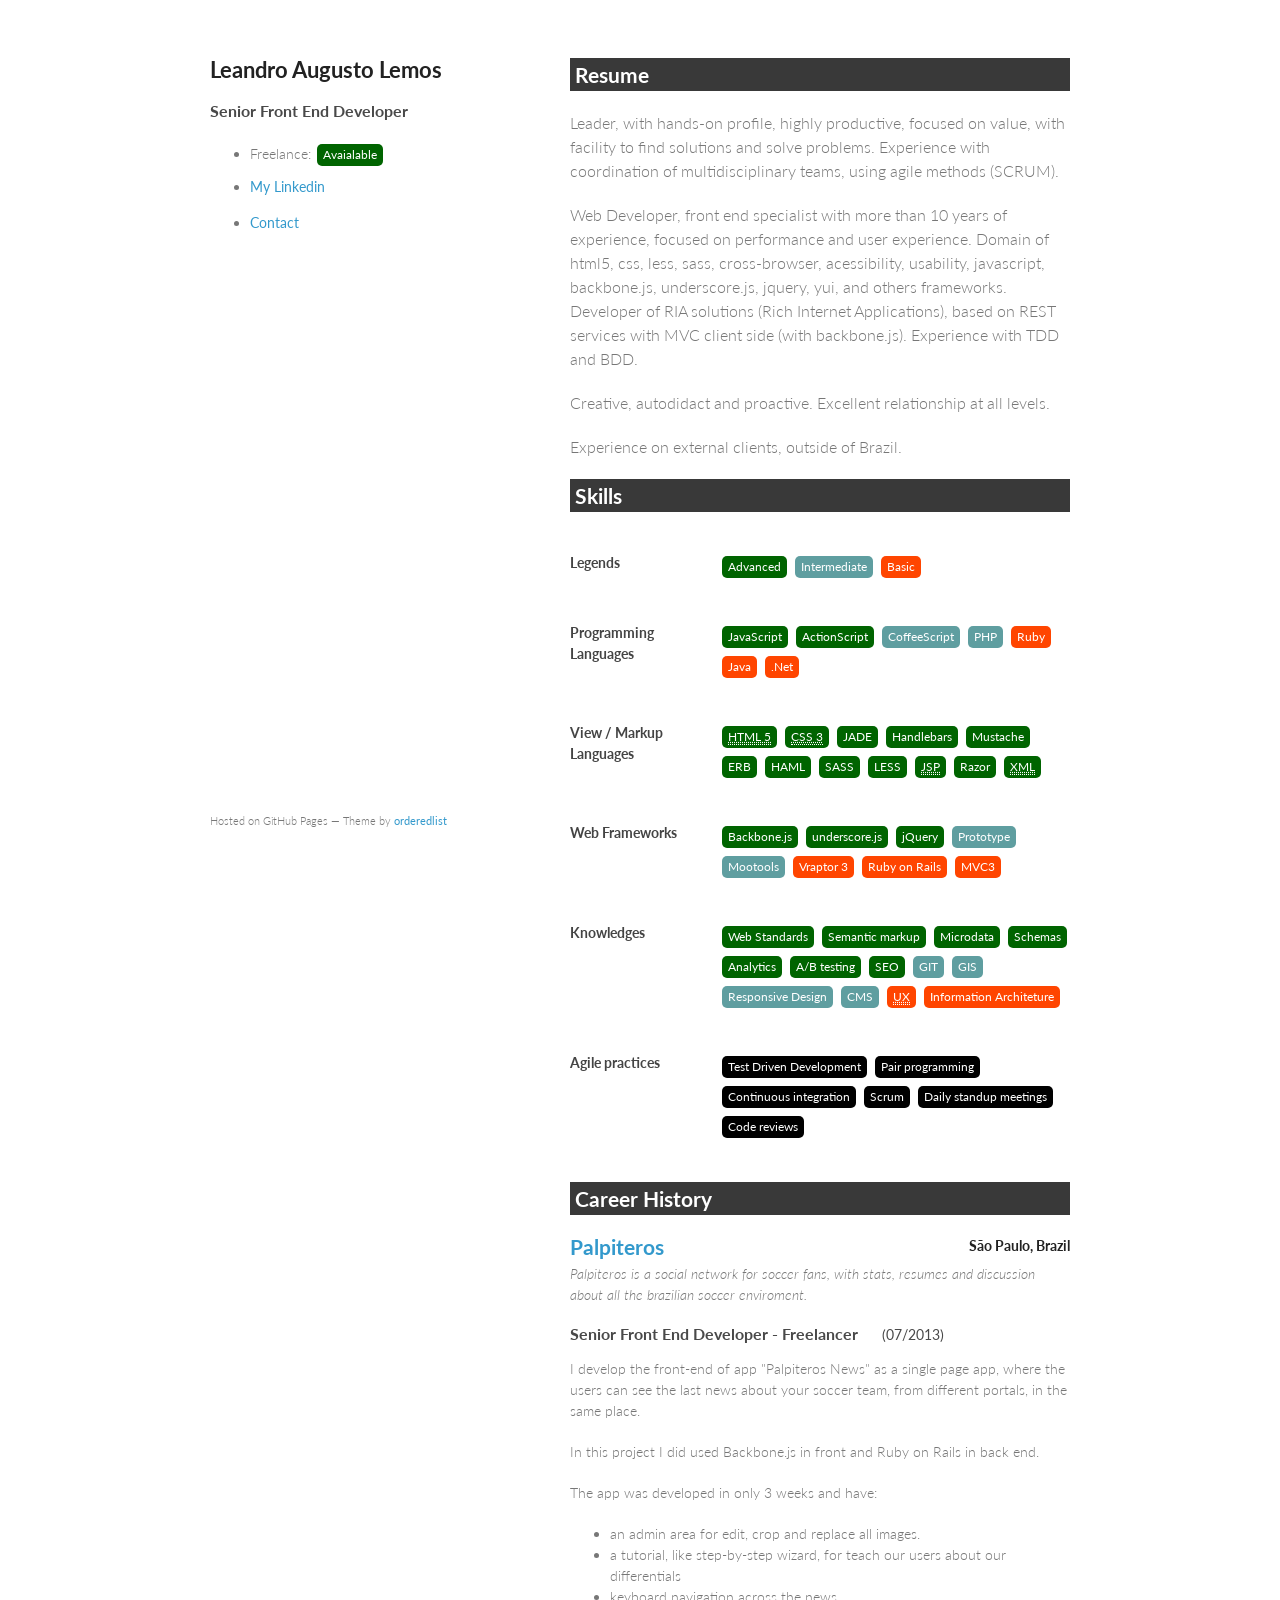
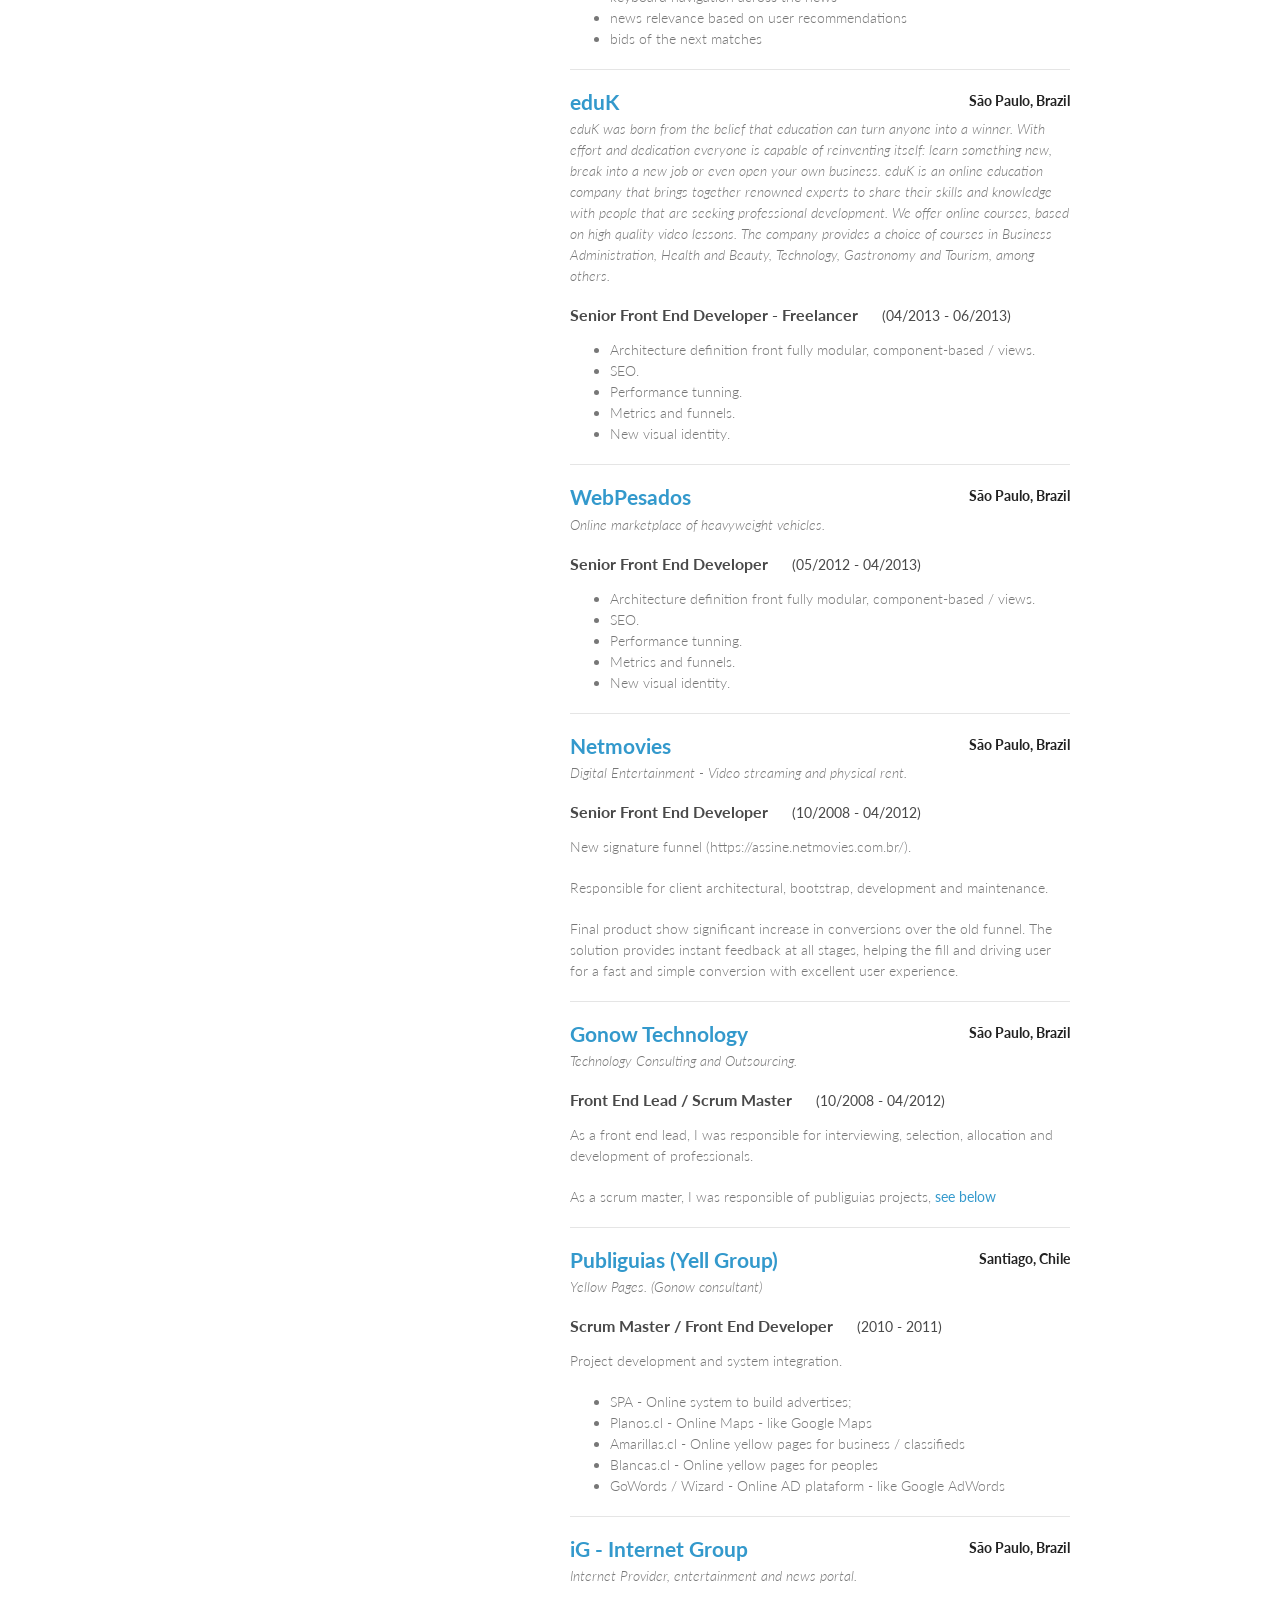
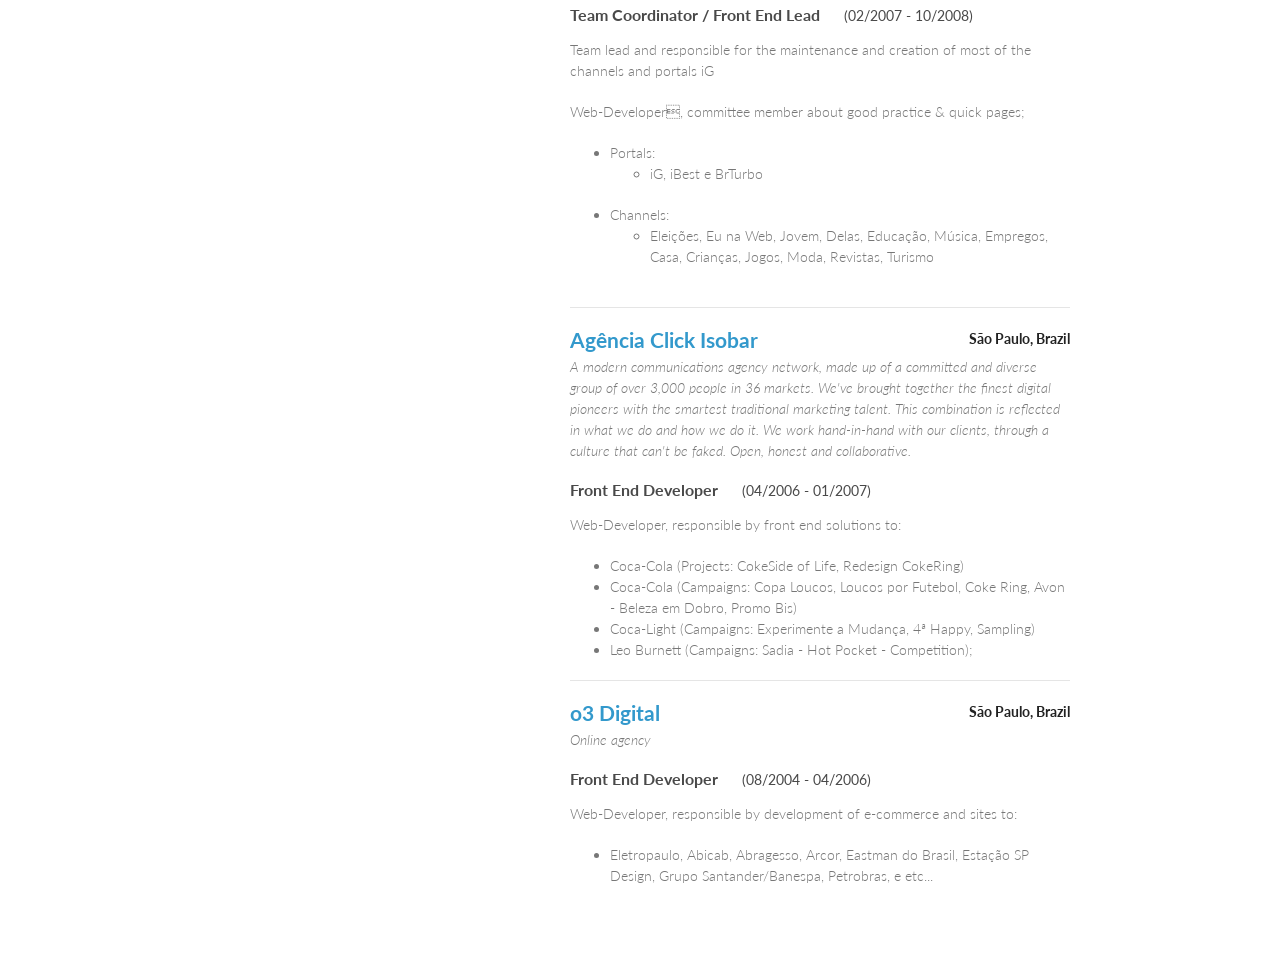
==== commit 2ebbe205: "Adjusts -Remove github links -Add skill legends" ====
--- a/index.html
+++ b/index.html
@@ -16,13 +16,13 @@
 <div class="wrapper">
 <header>
   <h1 class="me">Leandro Augusto Lemos </h1>
+
   <h3>Senior Front End Developer </h3>
 
   <ul>
     <li class="freelas">Freelance: <span class="badge avaialable">Avaialable</span></li>
-    <li><a href="http://www.linkedin.com/in/leandrowd">View my linkedin profile</a></li>
-    <li><a href="https://github.com/leandrowd">View my gitHub</a></li>
-    <li><a href="mailto:leandrowd@gmail.com">Send me a e-mail</a></li>
+    <li><a href="http://www.linkedin.com/in/leandrowd">My Linkedin</a></li>
+    <li><a href="mailto:leandrowd@gmail.com">Contact</a></li>
   </ul>
 
 
@@ -32,9 +32,14 @@
 
 <div id="presentation">
   <h2>Resume</h2>
-  <p>Leader, with hands-on profile, highly productive, focused on value, with facility to find solutions and solve problems. Experience with coordination of multidisciplinary teams, using agile methods (SCRUM). </p>
-
-  <p>Web Developer, front end specialist with more than 10 years of experience, focused on performance and user experience. Domain of html5, css, less, sass, cross-browser, acessibility, usability, javascript, backbone.js, underscore.js, jquery, yui, and others frameworks. Developer of RIA solutions (Rich Internet Applications), based on REST services with MVC client side (with backbone.js). Experience with TDD and BDD.</p>
+
+  <p>Leader, with hands-on profile, highly productive, focused on value, with facility to find solutions and solve
+    problems. Experience with coordination of multidisciplinary teams, using agile methods (SCRUM). </p>
+
+  <p>Web Developer, front end specialist with more than 10 years of experience, focused on performance and user
+    experience. Domain of html5, css, less, sass, cross-browser, acessibility, usability, javascript, backbone.js,
+    underscore.js, jquery, yui, and others frameworks. Developer of RIA solutions (Rich Internet Applications), based on
+    REST services with MVC client side (with backbone.js). Experience with TDD and BDD.</p>
 
   <p>Creative, autodidact and proactive. Excellent relationship at all levels.</p>
 
@@ -43,6 +48,15 @@
 <div id="skills">
   <h2>Skills</h2>
   <dl>
+    <dt>Legends</dt>
+    <dd>
+      <ul class="tags">
+        <li class="advanced">Advanced</li>
+        <li class="intermediate">Intermediate</li>
+        <li class="basic">Basic</li>
+      </ul>
+    </dd>
+
     <dt>Programming Languages</dt>
     <dd>
       <ul class="tags">
@@ -65,7 +79,8 @@
         <li class="advanced"><a href="http://handlebarsjs.com/" title="Handlebars">Handlebars</a></li>
         <li class="advanced"><a href="http://mustache.github.io/" title="Mustache">Mustache</a></li>
         <li class="advanced">ERB</li>
-        <li class="advanced"><a href="http://haml.hamptoncatlin.com/" title="HTML Abstraction Markup Language">HAML</a></li>
+        <li class="advanced"><a href="http://haml.hamptoncatlin.com/" title="HTML Abstraction Markup Language">HAML</a>
+        </li>
         <li class="advanced"><a href="http://sass-lang.com/" title="SASS">SASS</a></li>
         <li class="advanced"><a href="http://lesscss.org/" title="LESS">LESS</a></li>
         <li class="advanced"><abbr title="JavaServer Pages">JSP</abbr></li>
@@ -87,7 +102,6 @@
         <li class="basic"><a href="http://www.rubyonrails.org">MVC3</a></li>
       </ul>
     </dd>
-
     <dt>Knowledges</dt>
     <dd>
       <ul class="tags">
@@ -99,8 +113,10 @@
         <li class="advanced">A/B testing</li>
         <li class="advanced">SEO</li>
         <li class="intermediate">GIT</li>
-        <li class="intermediate"><a href="http://en.wikipedia.org/wiki/Geographic_information_system" title="Geographic Information System">GIS</a></li>
+        <li class="intermediate"><a href="http://en.wikipedia.org/wiki/Geographic_information_system"
+                                    title="Geographic Information System">GIS</a></li>
         <li class="intermediate">Responsive Design</li>
+        <li class="intermediate">CMS</li>
         <li class="basic"><abbr title="User Experience">UX</abbr></li>
         <li class="basic">Information Architeture</li>
       </ul>
@@ -121,180 +137,246 @@
 
 </div>
 <div id="career-history">
-  <h2>Career History</h2>
-  <article class="organization">
-    <header>
-      <h2><a href="http://palpiteros.com">Palpiteros</a></h2>
-      <p class="where"><strong>São Paulo, Brazil</strong></p>
-      <p><i>Palpiteros is a social network for soccer fans, with stats, resumes and discussion about all the brazilian soccer enviroment.</i></p>
-      <h3>Senior Front End Developer - Freelancer <small>(07/2013)</small></h3>
-    </header>
-
-    <p>I develop the front-end of app "Palpiteros News" as a single page app, where the users can see the last news about your soccer team, from different portals, in the same place.</p>
-    <p>In this project I did used Backbone.js in front and Ruby on Rails in back end.</p>
-    <p>The app was developed in only 3 weeks and have:</p>
-    <ul>
-      <li>an admin area for edit, crop and replace all images.</li>
-      <li>a tutorial, like step-by-step wizard, for teach our users about our differentials</li>
-      <li>keyboard navigation across the news</li>
-      <li>news relevance based on user recommendations</li>
-      <li>bids of the next matches</li>
-    </ul>
-
-  </article>
-  <hr>
-  <article class="organization">
-    <header>
-      <h2><a href="http://eduk.com.br">eduK</a></h2>
-      <p class="where"><strong>São Paulo, Brazil</strong></p>
-      <p><i>eduK was born from the belief that education can turn anyone into a winner. With effort and dedication everyone is capable of reinventing itself: learn something new, break into a new job or even open your own business. eduK is an online education company that brings together renowned experts to share their skills and knowledge with people that are seeking professional development. We offer online courses, based on high quality video lessons. The company provides a choice of courses in Business Administration, Health and Beauty, Technology, Gastronomy and Tourism, among others.</i></p>
-      <h3>Senior Front End Developer - Freelancer <small>(04/2013 - 06/2013)</small></h3>
-    </header>
-
-    <ul>
-      <li>Architecture definition front fully modular, component-based / views.</li>
-      <li>SEO.</li>
-      <li>Performance tunning.</li>
-      <li>Metrics and funnels.</li>
-      <li>New visual identity.</li>
-    </ul>
-  </article>
-  <hr>
-  <article class="organization">
-    <header>
-      <h2><a href="http://www.webpesados.com.br">WebPesados</a></h2>
-      <p class="where"><strong>São Paulo, Brazil</strong></p>
-      <p><i>Online marketplace of heavyweight vehicles.</i></p>
-      <h3>Senior Front End Developer <small>(05/2012 - 04/2013)</small></h3>
-    </header>
-    <ul>
-      <li>Architecture definition front fully modular, component-based / views.</li>
-      <li>SEO.</li>
-      <li>Performance tunning.</li>
-      <li>Metrics and funnels.</li>
-      <li>New visual identity.</li>
-    </ul>
-  </article>
-  <hr>
-  <article class="organization">
-    <header>
-      <h2><a href="http://www.netmovies.com.br">Netmovies</a></h2>
-      <p class="where"><strong>São Paulo, Brazil</strong></p>
-      <p><i>Digital Entertainment - Video streaming and physical rent.</i></p>
-      <h3>Senior Front End Developer <small>(10/2008 - 04/2012)</small></h3>
-    </header>
-    <p>New signature funnel (https://assine.netmovies.com.br/).</p>
-    <p>Responsible for client architectural, bootstrap, development and maintenance.</p>
-    <p>Final product show significant increase in conversions over the old funnel. The solution provides instant feedback at all stages, helping the fill and driving user for a fast and simple conversion with excellent user experience.</p>
-  </article>
-  <hr>
-  <article class="organization">
-    <header>
-      <h2><a href="http://www.gonow.com.br">Gonow Technology</a></h2>
-      <p class="where"><strong>São Paulo, Brazil</strong></p>
-      <p><i>Technology Consulting and Outsourcing.</i></p>
-      <h3>Front End Lead / Scrum Master <small>(10/2008 - 04/2012)</small></h3>
-    </header>
-
-
-    <p>As a front end lead, I was responsible for interviewing, selection, allocation and development of professionals.</p>
-
-    <p>As a scrum master, I was responsible of publiguias projects, <a href="#publiguias">see below</a></p>
-  </article>
-  <hr>
-  <article class="organization" id="publiguias">
-    <header>
-      <h2><a href="http://www.gonow.com.br">Publiguias (Yell Group)</a></h2>
-      <p class="where"><strong>Santiago, Chile</strong></p>
-      <p><i>Yellow Pages. (Gonow consultant)</i></p>
-      <h3>Scrum Master / Front End Developer <small>(2010 - 2011)</small></h3>
-    </header>
-
-    <p>Project development and system integration.</p>
-    <ul>
-      <li>SPA - Online system to build advertises;</li>
-      <li>Planos.cl - Online Maps - like Google Maps</li>
-      <li>Amarillas.cl - Online yellow pages for business / classifieds</li>
-      <li>Blancas.cl - Online yellow pages for peoples</li>
-      <li>GoWords / Wizard - Online AD plataform - like Google AdWords</li>
-    </ul>
-  </article>
-  <hr>
-  <article class="organization">
-    <header>
-      <h2><a href="http://www.ig.com.br">iG - Internet Group</a></h2>
-      <p class="where"><strong>São Paulo, Brazil</strong></p>
-      <p><i>Internet Provider, entertainment and news portal.</i></p>
-      <h3>Team Coordinator / Front End Lead <small>(02/2007 - 10/2008)</small></h3>
-    </header>
-    <p>Team lead and responsible for the maintenance and creation of most of the channels and portals iG</p>
-    <p>Web-Developer, committee member about good practice & quick pages;</p>
-    <ul>
-      <li>Portals: <br><ul>
+<h2>Career History</h2>
+<article class="organization">
+  <header>
+    <h2><a href="http://palpiteros.com">Palpiteros</a></h2>
+
+    <p class="where"><strong>São Paulo, Brazil</strong></p>
+
+    <p><i>Palpiteros is a social network for soccer fans, with stats, resumes and discussion about all the brazilian
+      soccer enviroment.</i></p>
+
+    <h3>Senior Front End Developer - Freelancer
+      <small>(07/2013)</small>
+    </h3>
+  </header>
+
+  <p>I develop the front-end of app "Palpiteros News" as a single page app, where the users can see the last news
+    about your soccer team, from different portals, in the same place.</p>
+
+  <p>In this project I did used Backbone.js in front and Ruby on Rails in back end.</p>
+
+  <p>The app was developed in only 3 weeks and have:</p>
+  <ul>
+    <li>an admin area for edit, crop and replace all images.</li>
+    <li>a tutorial, like step-by-step wizard, for teach our users about our differentials</li>
+    <li>keyboard navigation across the news</li>
+    <li>news relevance based on user recommendations</li>
+    <li>bids of the next matches</li>
+  </ul>
+
+</article>
+<hr>
+<article class="organization">
+  <header>
+    <h2><a href="http://eduk.com.br">eduK</a></h2>
+
+    <p class="where"><strong>São Paulo, Brazil</strong></p>
+
+    <p><i>eduK was born from the belief that education can turn anyone into a winner. With effort and dedication
+      everyone is capable of reinventing itself: learn something new, break into a new job or even open your own
+      business. eduK is an online education company that brings together renowned experts to share their skills and
+      knowledge with people that are seeking professional development. We offer online courses, based on high quality
+      video lessons. The company provides a choice of courses in Business Administration, Health and Beauty,
+      Technology, Gastronomy and Tourism, among others.</i></p>
+
+    <h3>Senior Front End Developer - Freelancer
+      <small>(04/2013 - 06/2013)</small>
+    </h3>
+  </header>
+
+  <ul>
+    <li>Architecture definition front fully modular, component-based / views.</li>
+    <li>SEO.</li>
+    <li>Performance tunning.</li>
+    <li>Metrics and funnels.</li>
+    <li>New visual identity.</li>
+  </ul>
+</article>
+<hr>
+<article class="organization">
+  <header>
+    <h2><a href="http://www.webpesados.com.br">WebPesados</a></h2>
+
+    <p class="where"><strong>São Paulo, Brazil</strong></p>
+
+    <p><i>Online marketplace of heavyweight vehicles.</i></p>
+
+    <h3>Senior Front End Developer
+      <small>(05/2012 - 04/2013)</small>
+    </h3>
+  </header>
+  <ul>
+    <li>Architecture definition front fully modular, component-based / views.</li>
+    <li>SEO.</li>
+    <li>Performance tunning.</li>
+    <li>Metrics and funnels.</li>
+    <li>New visual identity.</li>
+  </ul>
+</article>
+<hr>
+<article class="organization">
+  <header>
+    <h2><a href="http://www.netmovies.com.br">Netmovies</a></h2>
+
+    <p class="where"><strong>São Paulo, Brazil</strong></p>
+
+    <p><i>Digital Entertainment - Video streaming and physical rent.</i></p>
+
+    <h3>Senior Front End Developer
+      <small>(10/2008 - 04/2012)</small>
+    </h3>
+  </header>
+  <p>New signature funnel (https://assine.netmovies.com.br/).</p>
+
+  <p>Responsible for client architectural, bootstrap, development and maintenance.</p>
+
+  <p>Final product show significant increase in conversions over the old funnel. The solution provides instant
+    feedback at all stages, helping the fill and driving user for a fast and simple conversion with excellent user
+    experience.</p>
+</article>
+<hr>
+<article class="organization">
+  <header>
+    <h2><a href="http://www.gonow.com.br">Gonow Technology</a></h2>
+
+    <p class="where"><strong>São Paulo, Brazil</strong></p>
+
+    <p><i>Technology Consulting and Outsourcing.</i></p>
+
+    <h3>Front End Lead / Scrum Master
+      <small>(10/2008 - 04/2012)</small>
+    </h3>
+  </header>
+
+
+  <p>As a front end lead, I was responsible for interviewing, selection, allocation and development of
+    professionals.</p>
+
+  <p>As a scrum master, I was responsible of publiguias projects, <a href="#publiguias">see below</a></p>
+</article>
+<hr>
+<article class="organization" id="publiguias">
+  <header>
+    <h2><a href="http://www.gonow.com.br">Publiguias (Yell Group)</a></h2>
+
+    <p class="where"><strong>Santiago, Chile</strong></p>
+
+    <p><i>Yellow Pages. (Gonow consultant)</i></p>
+
+    <h3>Scrum Master / Front End Developer
+      <small>(2010 - 2011)</small>
+    </h3>
+  </header>
+
+  <p>Project development and system integration.</p>
+  <ul>
+    <li>SPA - Online system to build advertises;</li>
+    <li>Planos.cl - Online Maps - like Google Maps</li>
+    <li>Amarillas.cl - Online yellow pages for business / classifieds</li>
+    <li>Blancas.cl - Online yellow pages for peoples</li>
+    <li>GoWords / Wizard - Online AD plataform - like Google AdWords</li>
+  </ul>
+</article>
+<hr>
+<article class="organization">
+  <header>
+    <h2><a href="http://www.ig.com.br">iG - Internet Group</a></h2>
+
+    <p class="where"><strong>São Paulo, Brazil</strong></p>
+
+    <p><i>Internet Provider, entertainment and news portal.</i></p>
+
+    <h3>Team Coordinator / Front End Lead
+      <small>(02/2007 - 10/2008)</small>
+    </h3>
+  </header>
+  <p>Team lead and responsible for the maintenance and creation of most of the channels and portals iG</p>
+
+  <p>Web-Developer, committee member about good practice & quick pages;</p>
+  <ul>
+    <li>Portals: <br>
+      <ul>
         <li>iG, iBest e BrTurbo</li>
-      </ul></li>
-      <li>Channels: <br><ul>
-        <li>Eleições, Eu na Web, Jovem, Delas, Educação, Música, Empregos, Casa, Crianças, Jogos, Moda, Revistas, Turismo</li>
-      </ul></li>
-    </ul>
-  </article>
-  <hr>
-  <article class="organization">
-    <header>
-      <h2><a href="http://www.agenciaclickisobar.com.br/">Agência Click Isobar</a></h2>
-      <p class="where"><strong>São Paulo, Brazil</strong></p>
-      <p><i>A modern communications agency network, made up of a committed and diverse group of over 3,000 people in 36 markets. We've brought together the finest digital pioneers with the smartest traditional marketing talent. This combination is reflected in what we do and how we do it. We work hand-in-hand with our clients, through a culture that can't be faked. Open, honest and collaborative.</i></p>
-      <h3>Front End Developer <small>(04/2006 - 01/2007)</small></h3>
-    </header>
-    <p>Web-Developer, responsible by front end solutions to:</p>
-    <ul>
-      <li>Coca-Cola (Projects: CokeSide of Life, Redesign CokeRing)</li>
-      <li>Coca-Cola (Campaigns: Copa Loucos, Loucos por Futebol, Coke Ring, Avon - Beleza em Dobro, Promo Bis)</li>
-      <li>Coca-Light (Campaigns: Experimente a Mudança, 4ª Happy, Sampling)</li>
-      <li>Leo Burnett (Campaigns: Sadia - Hot Pocket - Competition);</li>
-    </ul>
-  </article>
-  <hr>
-  <article class="organization">
-    <header>
-      <h2><a href="http://www.o3.com.br/">o3 Digital</a></h2>
-      <p class="where"><strong>São Paulo, Brazil</strong></p>
-      <p><i>Online agency</i></p>
-      <h3>Front End Developer <small>(08/2004 - 04/2006)</small></h3>
-    </header>
-    <p>Web-Developer, responsible by development of e-commerce and sites to:</p>
-    <ul>
-      <li>Eletropaulo, Abicab, Abragesso, Arcor, Eastman do Brasil, Estação SP Design, Grupo Santander/Banespa, Petrobras, e etc...</li>
-    </ul>
-  </article>
+      </ul>
+    </li>
+    <li>Channels: <br>
+      <ul>
+        <li>Eleições, Eu na Web, Jovem, Delas, Educação, Música, Empregos, Casa, Crianças, Jogos, Moda, Revistas,
+          Turismo
+        </li>
+      </ul>
+    </li>
+  </ul>
+</article>
+<hr>
+<article class="organization">
+  <header>
+    <h2><a href="http://www.agenciaclickisobar.com.br/">Agência Click Isobar</a></h2>
+
+    <p class="where"><strong>São Paulo, Brazil</strong></p>
+
+    <p><i>A modern communications agency network, made up of a committed and diverse group of over 3,000 people in 36
+      markets. We've brought together the finest digital pioneers with the smartest traditional marketing talent. This
+      combination is reflected in what we do and how we do it. We work hand-in-hand with our clients, through a
+      culture that can't be faked. Open, honest and collaborative.</i></p>
+
+    <h3>Front End Developer
+      <small>(04/2006 - 01/2007)</small>
+    </h3>
+  </header>
+  <p>Web-Developer, responsible by front end solutions to:</p>
+  <ul>
+    <li>Coca-Cola (Projects: CokeSide of Life, Redesign CokeRing)</li>
+    <li>Coca-Cola (Campaigns: Copa Loucos, Loucos por Futebol, Coke Ring, Avon - Beleza em Dobro, Promo Bis)</li>
+    <li>Coca-Light (Campaigns: Experimente a Mudança, 4ª Happy, Sampling)</li>
+    <li>Leo Burnett (Campaigns: Sadia - Hot Pocket - Competition);</li>
+  </ul>
+</article>
+<hr>
+<article class="organization">
+  <header>
+    <h2><a href="http://www.o3.com.br/">o3 Digital</a></h2>
+
+    <p class="where"><strong>São Paulo, Brazil</strong></p>
+
+    <p><i>Online agency</i></p>
+
+    <h3>Front End Developer
+      <small>(08/2004 - 04/2006)</small>
+    </h3>
+  </header>
+  <p>Web-Developer, responsible by development of e-commerce and sites to:</p>
+  <ul>
+    <li>Eletropaulo, Abicab, Abragesso, Arcor, Eastman do Brasil, Estação SP Design, Grupo Santander/Banespa,
+      Petrobras, e etc...
+    </li>
+  </ul>
+</article>
 </div>
 
 </section>
 
-
-
-
-
-
-
-
-
-
-
-
-
-
-
 <footer>
-  <p><small>Hosted on GitHub Pages &mdash; Theme by <a href="https://github.com/orderedlist">orderedlist</a></small></p>
+  <p>
+    <small>Hosted on GitHub Pages &mdash; Theme by <a href="https://github.com/orderedlist">orderedlist</a></small>
+  </p>
 </footer>
 </div>
 <script src="javascripts/scale.fix.js"></script>
 <script>
-  (function(i,s,o,g,r,a,m){i['GoogleAnalyticsObject']=r;i[r]=i[r]||function(){
-    (i[r].q=i[r].q||[]).push(arguments)},i[r].l=1*new Date();a=s.createElement(o),
-      m=s.getElementsByTagName(o)[0];a.async=1;a.src=g;m.parentNode.insertBefore(a,m)
-  })(window,document,'script','//www.google-analytics.com/analytics.js','ga');
+  (function (i, s, o, g, r, a, m) {
+    i['GoogleAnalyticsObject'] = r;
+    i[r] = i[r] || function () {
+      (i[r].q = i[r].q || []).push(arguments)
+    }, i[r].l = 1 * new Date();
+    a = s.createElement(o),
+        m = s.getElementsByTagName(o)[0];
+    a.async = 1;
+    a.src = g;
+    m.parentNode.insertBefore(a, m)
+  })(window, document, 'script', '//www.google-analytics.com/analytics.js', 'ga');
 
   ga('create', 'UA-42572069-1', 'leandrowd.github.io');
   ga('send', 'pageview');
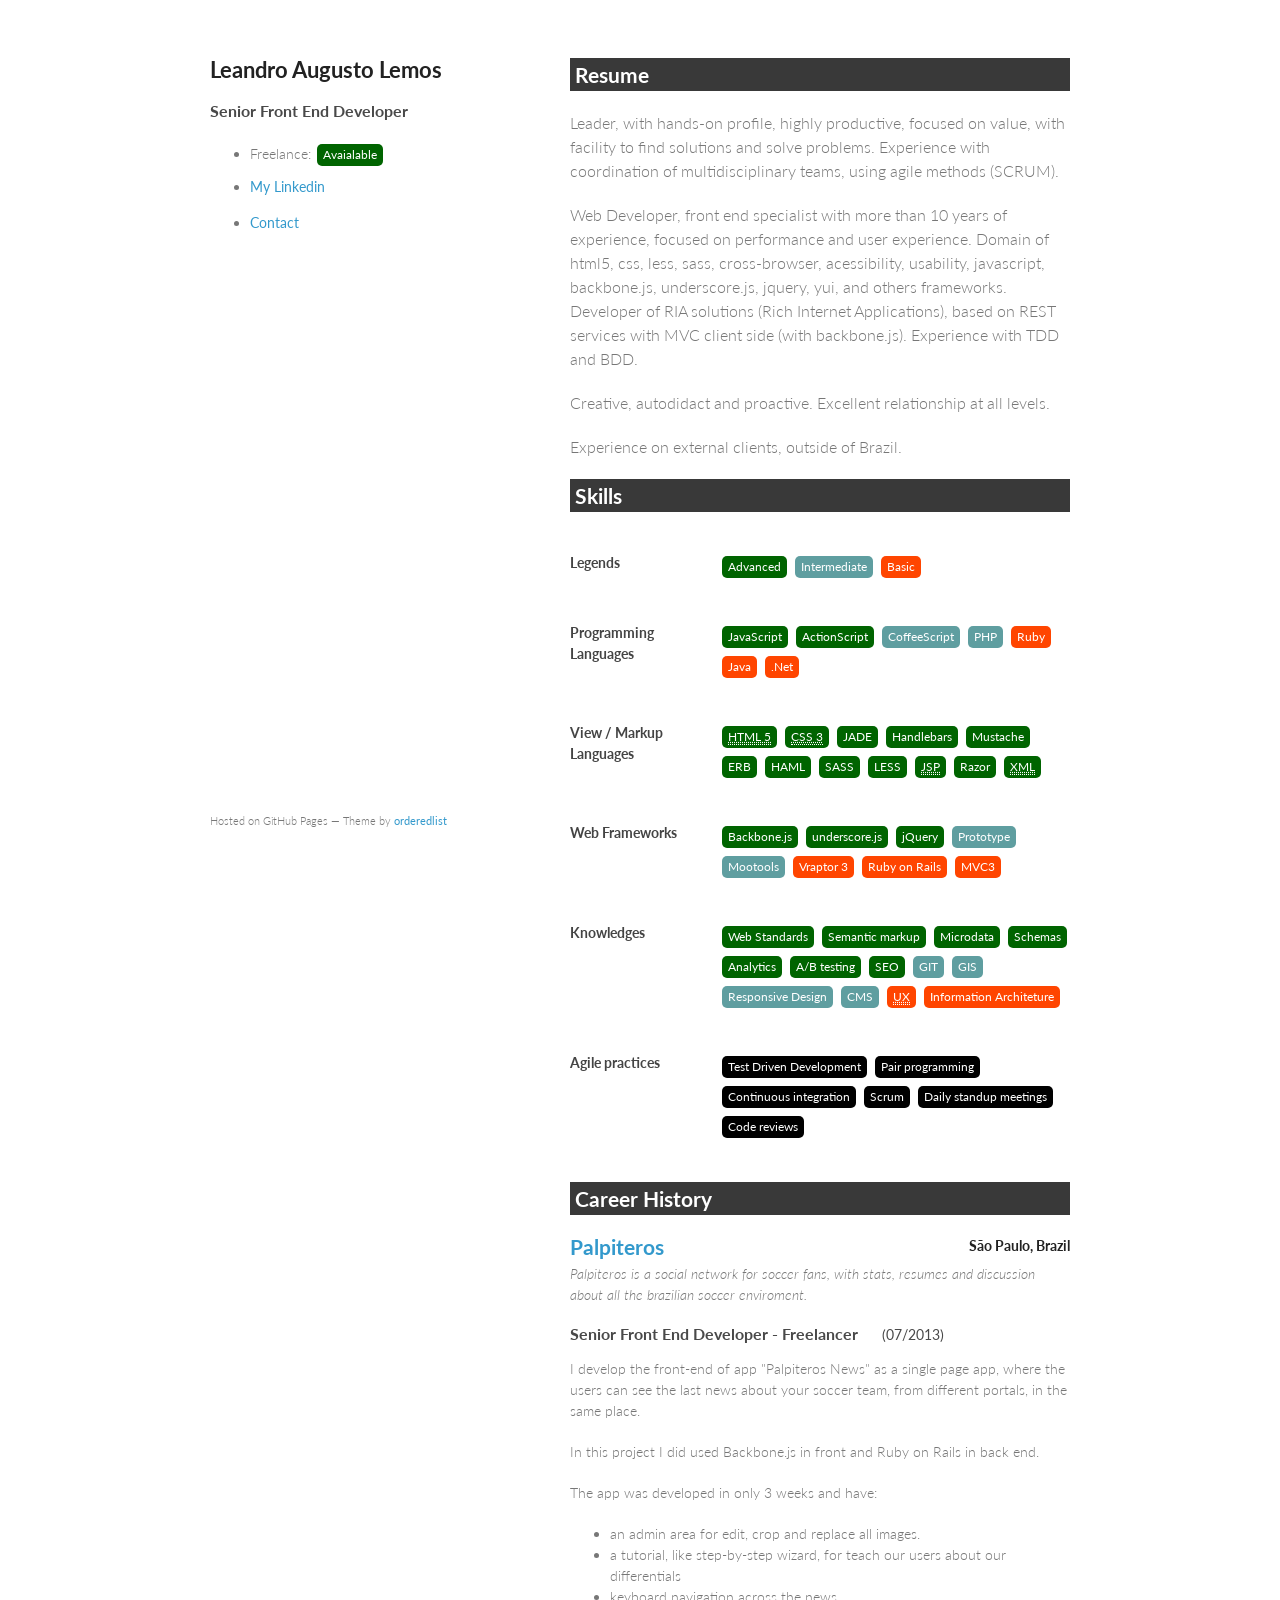
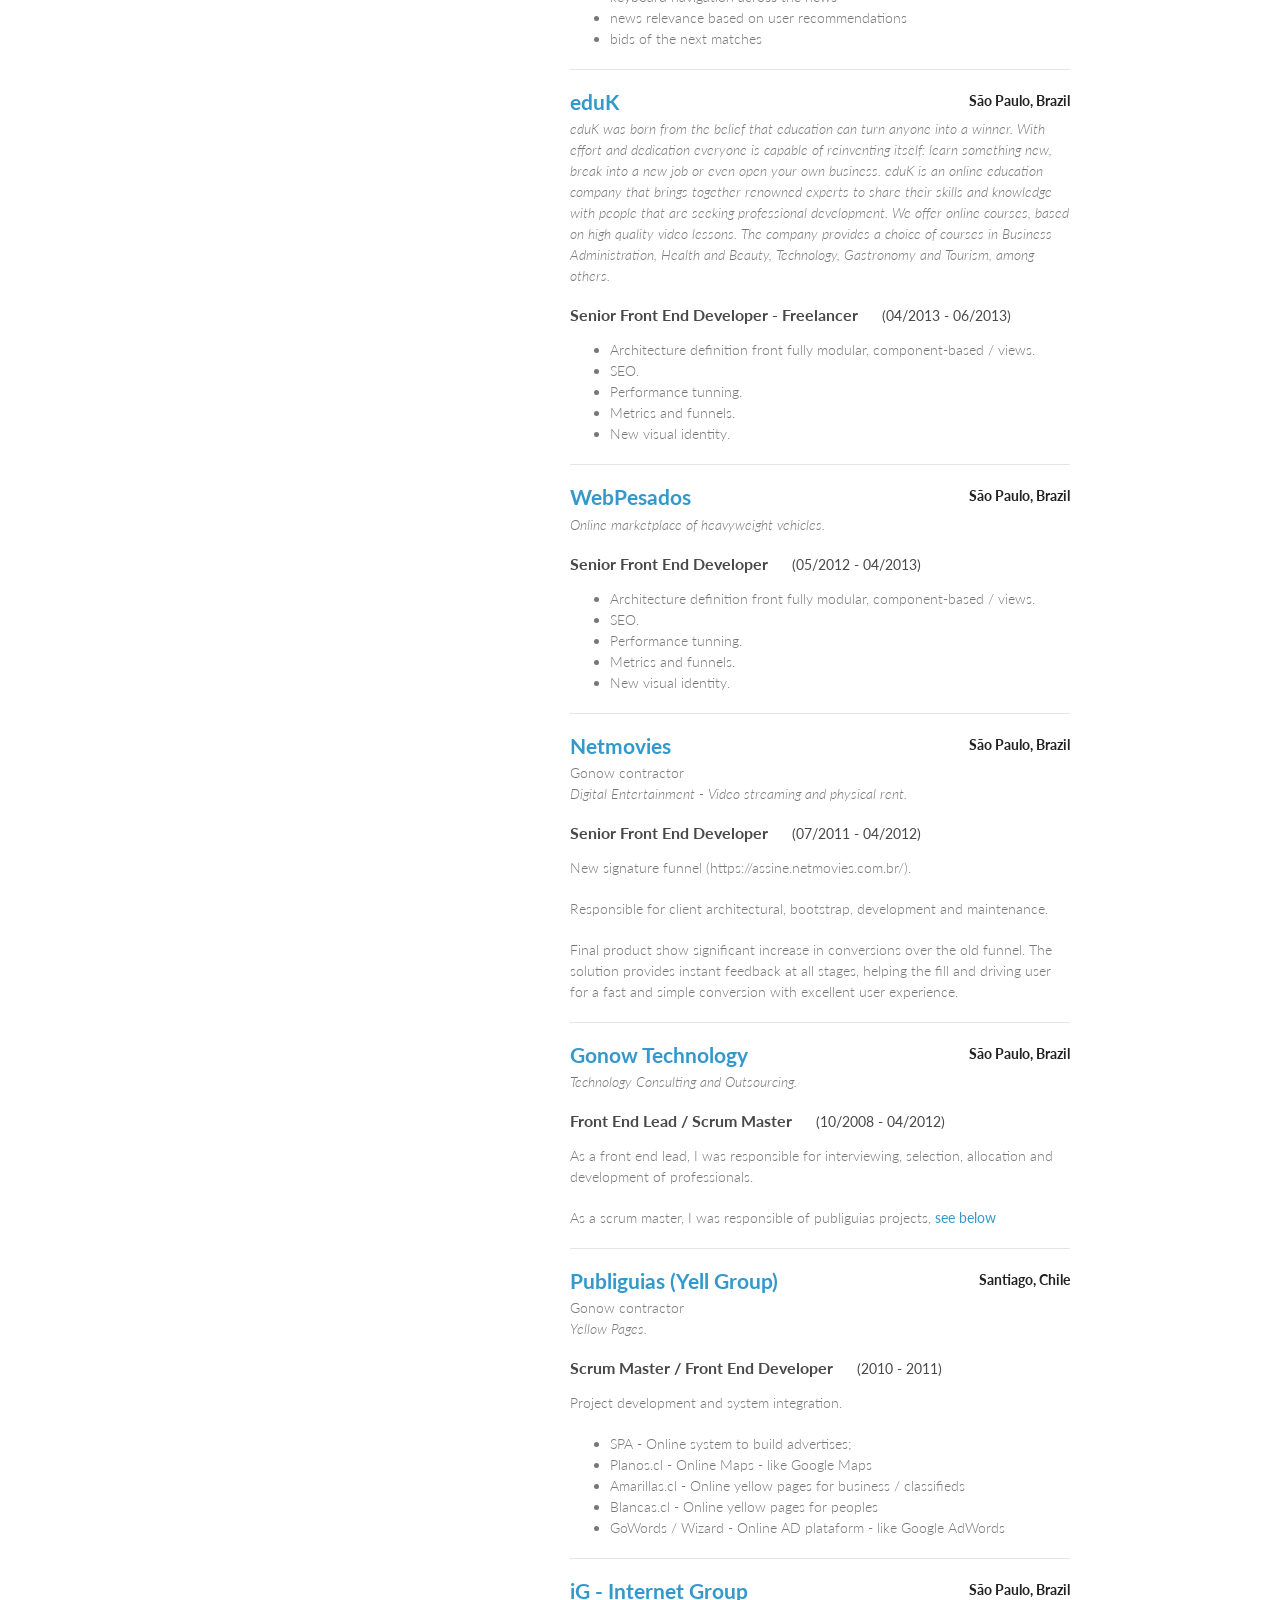
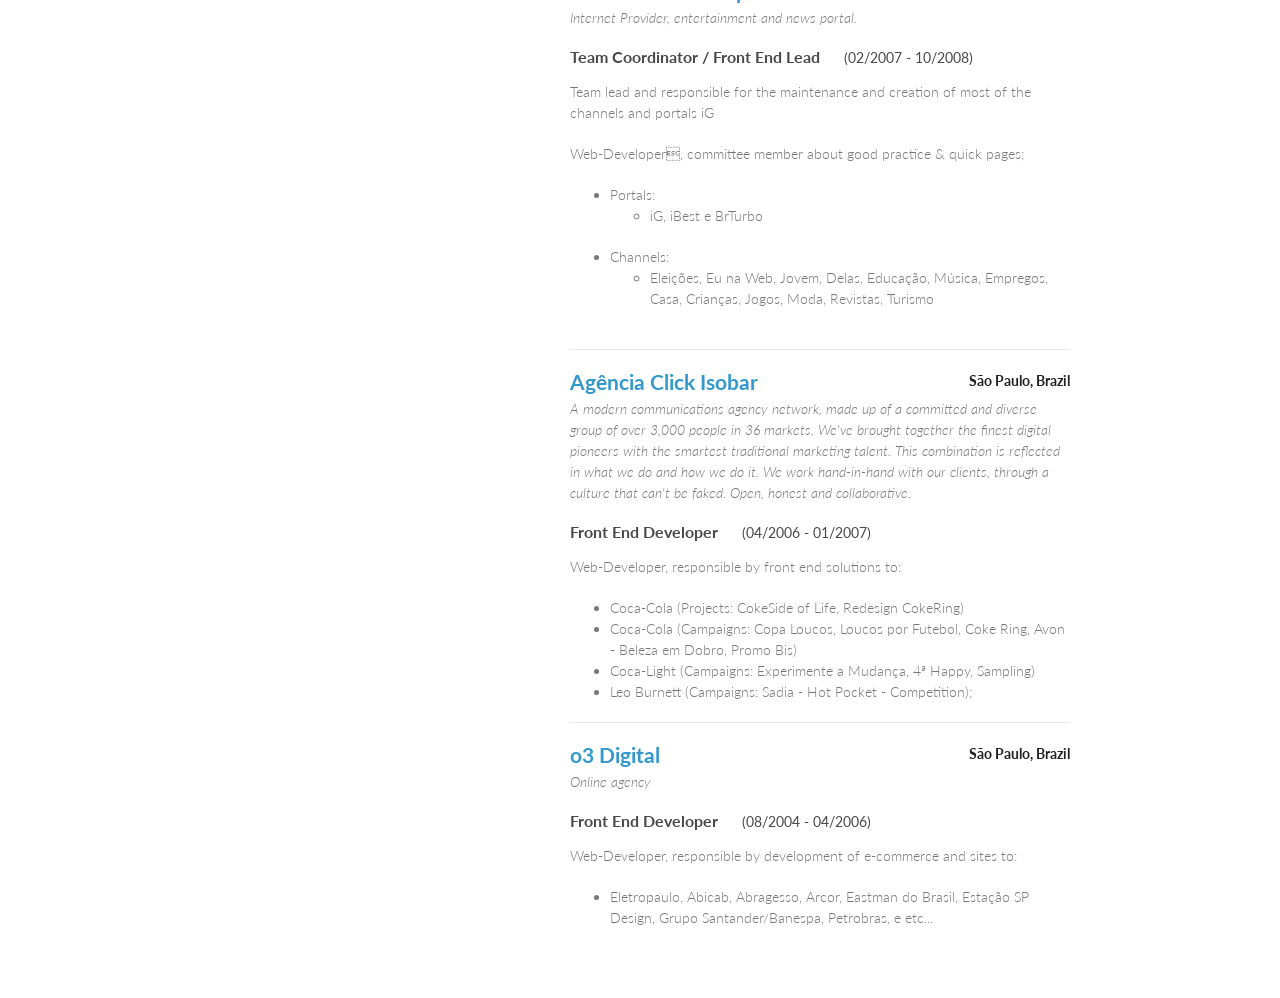
==== commit 672a5aa3: "Fix netmovies dates" ====
--- a/index.html
+++ b/index.html
@@ -221,11 +221,11 @@
     <h2><a href="http://www.netmovies.com.br">Netmovies</a></h2>
 
     <p class="where"><strong>São Paulo, Brazil</strong></p>
-
+    <p>Gonow contractor</p>
     <p><i>Digital Entertainment - Video streaming and physical rent.</i></p>
 
     <h3>Senior Front End Developer
-      <small>(10/2008 - 04/2012)</small>
+      <small>(07/2011 - 04/2012)</small>
     </h3>
   </header>
   <p>New signature funnel (https://assine.netmovies.com.br/).</p>
@@ -262,8 +262,8 @@
     <h2><a href="http://www.gonow.com.br">Publiguias (Yell Group)</a></h2>
 
     <p class="where"><strong>Santiago, Chile</strong></p>
-
-    <p><i>Yellow Pages. (Gonow consultant)</i></p>
+    <p>Gonow contractor</p>
+    <p><i>Yellow Pages.</i></p>
 
     <h3>Scrum Master / Front End Developer
       <small>(2010 - 2011)</small>
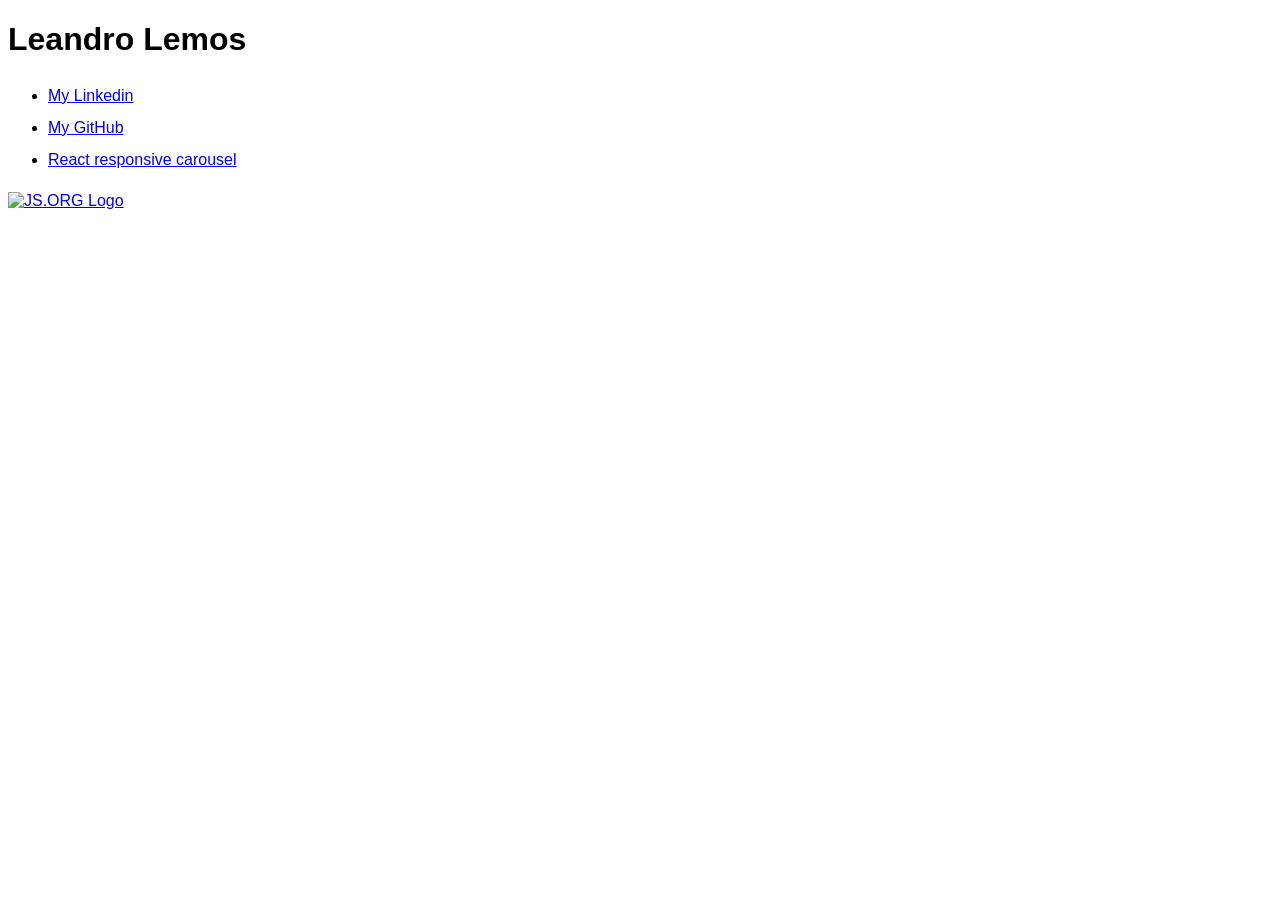
==== commit 3931edea: "Replacing old cv by simple home" ====
--- a/index.html
+++ b/index.html
@@ -1,387 +1,41 @@
-<!doctype html>
-<html xmlns="http://www.w3.org/1999/html">
+<!DOCTYPE html>
+<html lang="en">
 <head>
-  <meta charset="utf-8">
-  <meta http-equiv="X-UA-Compatible" content="chrome=1">
-  <title>Leandro Augusto Lemos - Senior Front End Developer</title>
+  <meta charset="UTF-8">
+  <title>Leandro.js.org</title>
+  <style>
+    body {
+       font-family: "HelveticaNeue-Light", "Helvetica Neue Light", "Helvetica Neue", Helvetica, Arial, "Lucida Grande", sans-serif; 
+       font-weight: 300;
+    }
 
-  <link rel="stylesheet" href="stylesheets/styles.css">
-  <link rel="stylesheet" href="stylesheets/pygment_trac.css">
-  <meta name="viewport" content="width=device-width, initial-scale=1, user-scalable=no">
-  <!--[if lt IE 9]>
-  <script src="//html5shiv.googlecode.com/svn/trunk/html5.js"></script>
-  <![endif]-->
+    li {
+      line-height: 2;
+    }
+  </style>
 </head>
 <body>
-<div class="wrapper">
-<header>
-  <h1 class="me">Leandro Augusto Lemos </h1>
+  <h1>Leandro Lemos</h1>
+  
+  <ul>
+    <li><a href="https://au.linkedin.com/in/leandrowd">My Linkedin</a></li>
+    <li><a href="https://github.com/leandrowd/">My GitHub</a></li>
+    <li><a href="http://leandrowd.github.io/react-responsive-carousel/">React responsive carousel</a></li>
+  </ul>
+  
+  <a href="http://js.org" target="_blank" title="JS.ORG | JavaScript Community">
+    <img src="http://logo.js.org/dark_horz.png" width="102" alt="JS.ORG Logo"/>
+  </a>  
 
-  <h3>Senior Front End Developer </h3>
+  <script>
+    (function(i,s,o,g,r,a,m){i['GoogleAnalyticsObject']=r;i[r]=i[r]||function(){
+    (i[r].q=i[r].q||[]).push(arguments)},i[r].l=1*new Date();a=s.createElement(o),
+    m=s.getElementsByTagName(o)[0];a.async=1;a.src=g;m.parentNode.insertBefore(a,m)
+    })(window,document,'script','//www.google-analytics.com/analytics.js','ga');
 
-  <ul>
-    <li class="freelas">Freelance: <span class="badge avaialable">Avaialable</span></li>
-    <li><a href="http://www.linkedin.com/in/leandrowd">My Linkedin</a></li>
-    <li><a href="mailto:leandrowd@gmail.com">Contact</a></li>
-  </ul>
+    ga('create', 'UA-62004510-1', 'auto');
+    ga('send', 'pageview');
 
-
-</header>
-
-<section id="main">
-
-<div id="presentation">
-  <h2>Resume</h2>
-
-  <p>Leader, with hands-on profile, highly productive, focused on value, with facility to find solutions and solve
-    problems. Experience with coordination of multidisciplinary teams, using agile methods (SCRUM). </p>
-
-  <p>Web Developer, front end specialist with more than 10 years of experience, focused on performance and user
-    experience. Domain of html5, css, less, sass, cross-browser, acessibility, usability, javascript, backbone.js,
-    underscore.js, jquery, yui, and others frameworks. Developer of RIA solutions (Rich Internet Applications), based on
-    REST services with MVC client side (with backbone.js). Experience with TDD and BDD.</p>
-
-  <p>Creative, autodidact and proactive. Excellent relationship at all levels.</p>
-
-  <p>Experience on external clients, outside of Brazil.</p>
-</div>
-<div id="skills">
-  <h2>Skills</h2>
-  <dl>
-    <dt>Legends</dt>
-    <dd>
-      <ul class="tags">
-        <li class="advanced">Advanced</li>
-        <li class="intermediate">Intermediate</li>
-        <li class="basic">Basic</li>
-      </ul>
-    </dd>
-
-    <dt>Programming Languages</dt>
-    <dd>
-      <ul class="tags">
-        <li class="advanced">JavaScript</li>
-        <li class="advanced">ActionScript</li>
-        <li class="intermediate">CoffeeScript</li>
-        <li class="intermediate">PHP</li>
-        <li class="basic">Ruby</li>
-        <li class="basic">Java</li>
-        <li class="basic">.Net</li>
-      </ul>
-    </dd>
-
-    <dt>View / Markup Languages</dt>
-    <dd>
-      <ul class="tags">
-        <li class="advanced"><abbr title="HyperText Markup Language">HTML 5</abbr></li>
-        <li class="advanced"><abbr title="cascading style sheets">CSS 3</abbr></li>
-        <li class="advanced"><a href="http://jade-lang.com/" title="JADE - Node template engine">JADE</a></li>
-        <li class="advanced"><a href="http://handlebarsjs.com/" title="Handlebars">Handlebars</a></li>
-        <li class="advanced"><a href="http://mustache.github.io/" title="Mustache">Mustache</a></li>
-        <li class="advanced">ERB</li>
-        <li class="advanced"><a href="http://haml.hamptoncatlin.com/" title="HTML Abstraction Markup Language">HAML</a>
-        </li>
-        <li class="advanced"><a href="http://sass-lang.com/" title="SASS">SASS</a></li>
-        <li class="advanced"><a href="http://lesscss.org/" title="LESS">LESS</a></li>
-        <li class="advanced"><abbr title="JavaServer Pages">JSP</abbr></li>
-        <li class="advanced"><a href="http://www.asp.net/mvc/videos/mvc-3/mvc-3-razor-view-engine">Razor</a></li>
-        <li class="advanced"><abbr title="Extensible Markup Language">XML</abbr></li>
-      </ul>
-    </dd>
-
-    <dt>Web Frameworks</dt>
-    <dd>
-      <ul class="tags">
-        <li class="advanced"><a href="http://backbonejs.org/">Backbone.js</a></li>
-        <li class="advanced"><a href="http://underscore.org/">underscore.js</a></li>
-        <li class="advanced"><a href="http://jquery.org">jQuery</a></li>
-        <li class="intermediate"><a href="http://prototypejs.org/">Prototype</a></li>
-        <li class="intermediate"><a href="http://mootools.net/">Mootools</a></li>
-        <li class="basic"><a href="http://vraptor.caelum.com.br/pt/">Vraptor 3</a></li>
-        <li class="basic"><a href="http://www.rubyonrails.org">Ruby on Rails</a></li>
-        <li class="basic"><a href="http://www.rubyonrails.org">MVC3</a></li>
-      </ul>
-    </dd>
-    <dt>Knowledges</dt>
-    <dd>
-      <ul class="tags">
-        <li class="advanced">Web Standards</li>
-        <li class="advanced">Semantic markup</li>
-        <li class="advanced">Microdata</li>
-        <li class="advanced">Schemas</li>
-        <li class="advanced">Analytics</li>
-        <li class="advanced">A/B testing</li>
-        <li class="advanced">SEO</li>
-        <li class="intermediate">GIT</li>
-        <li class="intermediate"><a href="http://en.wikipedia.org/wiki/Geographic_information_system"
-                                    title="Geographic Information System">GIS</a></li>
-        <li class="intermediate">Responsive Design</li>
-        <li class="intermediate">CMS</li>
-        <li class="basic"><abbr title="User Experience">UX</abbr></li>
-        <li class="basic">Information Architeture</li>
-      </ul>
-    </dd>
-
-    <dt>Agile practices</dt>
-    <dd>
-      <ul class="tags">
-        <li><a href="http://en.wikipedia.org/wiki/Test-driven_development">Test Driven Development</a></li>
-        <li><a href="http://en.wikipedia.org/wiki/Pair_programming">Pair programming</a></li>
-        <li><a href="http://en.wikipedia.org/wiki/Continuous_integration">Continuous integration</a></li>
-        <li><a href="http://en.wikipedia.org/wiki/Scrum">Scrum</a></li>
-        <li><a href="http://martinfowler.com/articles/itsNotJustStandingUp.html">Daily standup meetings</a></li>
-        <li><a href="http://en.wikipedia.org/wiki/Code_review">Code reviews</a></li>
-      </ul>
-    </dd>
-  </dl>
-
-</div>
-<div id="career-history">
-<h2>Career History</h2>
-<article class="organization">
-  <header>
-    <h2><a href="http://palpiteros.com">Palpiteros</a></h2>
-
-    <p class="where"><strong>São Paulo, Brazil</strong></p>
-
-    <p><i>Palpiteros is a social network for soccer fans, with stats, resumes and discussion about all the brazilian
-      soccer enviroment.</i></p>
-
-    <h3>Senior Front End Developer - Freelancer
-      <small>(07/2013)</small>
-    </h3>
-  </header>
-
-  <p>I develop the front-end of app "Palpiteros News" as a single page app, where the users can see the last news
-    about your soccer team, from different portals, in the same place.</p>
-
-  <p>In this project I did used Backbone.js in front and Ruby on Rails in back end.</p>
-
-  <p>The app was developed in only 3 weeks and have:</p>
-  <ul>
-    <li>an admin area for edit, crop and replace all images.</li>
-    <li>a tutorial, like step-by-step wizard, for teach our users about our differentials</li>
-    <li>keyboard navigation across the news</li>
-    <li>news relevance based on user recommendations</li>
-    <li>bids of the next matches</li>
-  </ul>
-
-</article>
-<hr>
-<article class="organization">
-  <header>
-    <h2><a href="http://eduk.com.br">eduK</a></h2>
-
-    <p class="where"><strong>São Paulo, Brazil</strong></p>
-
-    <p><i>eduK was born from the belief that education can turn anyone into a winner. With effort and dedication
-      everyone is capable of reinventing itself: learn something new, break into a new job or even open your own
-      business. eduK is an online education company that brings together renowned experts to share their skills and
-      knowledge with people that are seeking professional development. We offer online courses, based on high quality
-      video lessons. The company provides a choice of courses in Business Administration, Health and Beauty,
-      Technology, Gastronomy and Tourism, among others.</i></p>
-
-    <h3>Senior Front End Developer - Freelancer
-      <small>(04/2013 - 06/2013)</small>
-    </h3>
-  </header>
-
-  <ul>
-    <li>Architecture definition front fully modular, component-based / views.</li>
-    <li>SEO.</li>
-    <li>Performance tunning.</li>
-    <li>Metrics and funnels.</li>
-    <li>New visual identity.</li>
-  </ul>
-</article>
-<hr>
-<article class="organization">
-  <header>
-    <h2><a href="http://www.webpesados.com.br">WebPesados</a></h2>
-
-    <p class="where"><strong>São Paulo, Brazil</strong></p>
-
-    <p><i>Online marketplace of heavyweight vehicles.</i></p>
-
-    <h3>Senior Front End Developer
-      <small>(05/2012 - 04/2013)</small>
-    </h3>
-  </header>
-  <ul>
-    <li>Architecture definition front fully modular, component-based / views.</li>
-    <li>SEO.</li>
-    <li>Performance tunning.</li>
-    <li>Metrics and funnels.</li>
-    <li>New visual identity.</li>
-  </ul>
-</article>
-<hr>
-<article class="organization">
-  <header>
-    <h2><a href="http://www.netmovies.com.br">Netmovies</a></h2>
-
-    <p class="where"><strong>São Paulo, Brazil</strong></p>
-    <p>Gonow contractor</p>
-    <p><i>Digital Entertainment - Video streaming and physical rent.</i></p>
-
-    <h3>Senior Front End Developer
-      <small>(07/2011 - 04/2012)</small>
-    </h3>
-  </header>
-  <p>New signature funnel (https://assine.netmovies.com.br/).</p>
-
-  <p>Responsible for client architectural, bootstrap, development and maintenance.</p>
-
-  <p>Final product show significant increase in conversions over the old funnel. The solution provides instant
-    feedback at all stages, helping the fill and driving user for a fast and simple conversion with excellent user
-    experience.</p>
-</article>
-<hr>
-<article class="organization">
-  <header>
-    <h2><a href="http://www.gonow.com.br">Gonow Technology</a></h2>
-
-    <p class="where"><strong>São Paulo, Brazil</strong></p>
-
-    <p><i>Technology Consulting and Outsourcing.</i></p>
-
-    <h3>Front End Lead / Scrum Master
-      <small>(10/2008 - 04/2012)</small>
-    </h3>
-  </header>
-
-
-  <p>As a front end lead, I was responsible for interviewing, selection, allocation and development of
-    professionals.</p>
-
-  <p>As a scrum master, I was responsible of publiguias projects, <a href="#publiguias">see below</a></p>
-</article>
-<hr>
-<article class="organization" id="publiguias">
-  <header>
-    <h2><a href="http://www.gonow.com.br">Publiguias (Yell Group)</a></h2>
-
-    <p class="where"><strong>Santiago, Chile</strong></p>
-    <p>Gonow contractor</p>
-    <p><i>Yellow Pages.</i></p>
-
-    <h3>Scrum Master / Front End Developer
-      <small>(2010 - 2011)</small>
-    </h3>
-  </header>
-
-  <p>Project development and system integration.</p>
-  <ul>
-    <li>SPA - Online system to build advertises;</li>
-    <li>Planos.cl - Online Maps - like Google Maps</li>
-    <li>Amarillas.cl - Online yellow pages for business / classifieds</li>
-    <li>Blancas.cl - Online yellow pages for peoples</li>
-    <li>GoWords / Wizard - Online AD plataform - like Google AdWords</li>
-  </ul>
-</article>
-<hr>
-<article class="organization">
-  <header>
-    <h2><a href="http://www.ig.com.br">iG - Internet Group</a></h2>
-
-    <p class="where"><strong>São Paulo, Brazil</strong></p>
-
-    <p><i>Internet Provider, entertainment and news portal.</i></p>
-
-    <h3>Team Coordinator / Front End Lead
-      <small>(02/2007 - 10/2008)</small>
-    </h3>
-  </header>
-  <p>Team lead and responsible for the maintenance and creation of most of the channels and portals iG</p>
-
-  <p>Web-Developer, committee member about good practice & quick pages;</p>
-  <ul>
-    <li>Portals: <br>
-      <ul>
-        <li>iG, iBest e BrTurbo</li>
-      </ul>
-    </li>
-    <li>Channels: <br>
-      <ul>
-        <li>Eleições, Eu na Web, Jovem, Delas, Educação, Música, Empregos, Casa, Crianças, Jogos, Moda, Revistas,
-          Turismo
-        </li>
-      </ul>
-    </li>
-  </ul>
-</article>
-<hr>
-<article class="organization">
-  <header>
-    <h2><a href="http://www.agenciaclickisobar.com.br/">Agência Click Isobar</a></h2>
-
-    <p class="where"><strong>São Paulo, Brazil</strong></p>
-
-    <p><i>A modern communications agency network, made up of a committed and diverse group of over 3,000 people in 36
-      markets. We've brought together the finest digital pioneers with the smartest traditional marketing talent. This
-      combination is reflected in what we do and how we do it. We work hand-in-hand with our clients, through a
-      culture that can't be faked. Open, honest and collaborative.</i></p>
-
-    <h3>Front End Developer
-      <small>(04/2006 - 01/2007)</small>
-    </h3>
-  </header>
-  <p>Web-Developer, responsible by front end solutions to:</p>
-  <ul>
-    <li>Coca-Cola (Projects: CokeSide of Life, Redesign CokeRing)</li>
-    <li>Coca-Cola (Campaigns: Copa Loucos, Loucos por Futebol, Coke Ring, Avon - Beleza em Dobro, Promo Bis)</li>
-    <li>Coca-Light (Campaigns: Experimente a Mudança, 4ª Happy, Sampling)</li>
-    <li>Leo Burnett (Campaigns: Sadia - Hot Pocket - Competition);</li>
-  </ul>
-</article>
-<hr>
-<article class="organization">
-  <header>
-    <h2><a href="http://www.o3.com.br/">o3 Digital</a></h2>
-
-    <p class="where"><strong>São Paulo, Brazil</strong></p>
-
-    <p><i>Online agency</i></p>
-
-    <h3>Front End Developer
-      <small>(08/2004 - 04/2006)</small>
-    </h3>
-  </header>
-  <p>Web-Developer, responsible by development of e-commerce and sites to:</p>
-  <ul>
-    <li>Eletropaulo, Abicab, Abragesso, Arcor, Eastman do Brasil, Estação SP Design, Grupo Santander/Banespa,
-      Petrobras, e etc...
-    </li>
-  </ul>
-</article>
-</div>
-
-</section>
-
-<footer>
-  <p>
-    <small>Hosted on GitHub Pages &mdash; Theme by <a href="https://github.com/orderedlist">orderedlist</a></small>
-  </p>
-</footer>
-</div>
-<script src="javascripts/scale.fix.js"></script>
-<script>
-  (function (i, s, o, g, r, a, m) {
-    i['GoogleAnalyticsObject'] = r;
-    i[r] = i[r] || function () {
-      (i[r].q = i[r].q || []).push(arguments)
-    }, i[r].l = 1 * new Date();
-    a = s.createElement(o),
-        m = s.getElementsByTagName(o)[0];
-    a.async = 1;
-    a.src = g;
-    m.parentNode.insertBefore(a, m)
-  })(window, document, 'script', '//www.google-analytics.com/analytics.js', 'ga');
-
-  ga('create', 'UA-42572069-1', 'leandrowd.github.io');
-  ga('send', 'pageview');
-
-</script>
-
+  </script>
 </body>
-</html>
+</html>
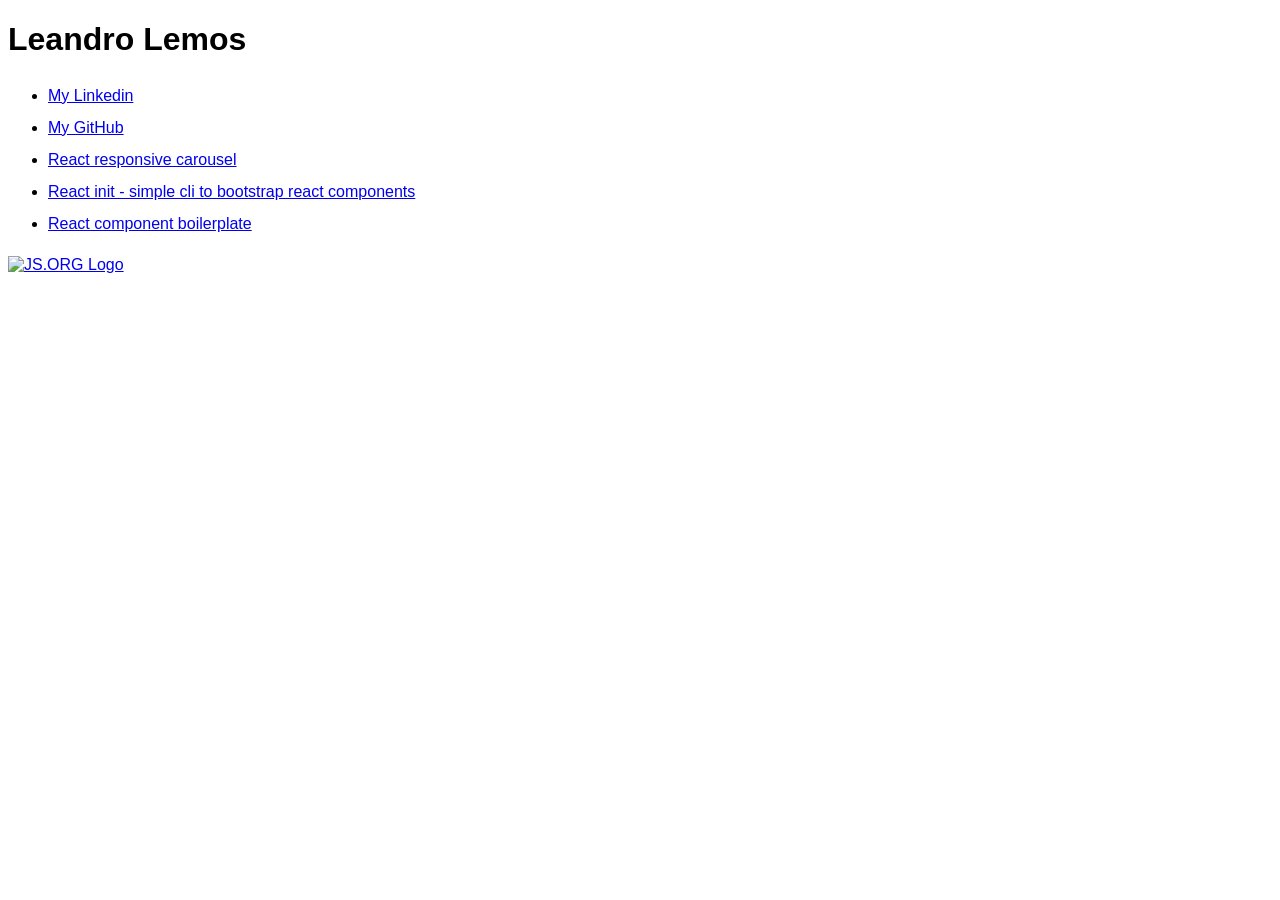
==== commit 26414eb9: "Adding new projects" ====
--- a/index.html
+++ b/index.html
@@ -20,7 +20,9 @@
   <ul>
     <li><a href="https://au.linkedin.com/in/leandrowd">My Linkedin</a></li>
     <li><a href="https://github.com/leandrowd/">My GitHub</a></li>
-    <li><a href="http://leandrowd.github.io/react-responsive-carousel/">React responsive carousel</a></li>
+    <li><a href="http://leandro.js.org/react-responsive-carousel/">React responsive carousel</a></li>
+    <li><a href="https://github.com/leandrowd/react-init">React init - simple cli to bootstrap react components</a></li>
+    <li><a href="https://github.com/leandrowd/react-component-boilerplate">React component boilerplate</a></li>
   </ul>
   
   <a href="http://js.org" target="_blank" title="JS.ORG | JavaScript Community">
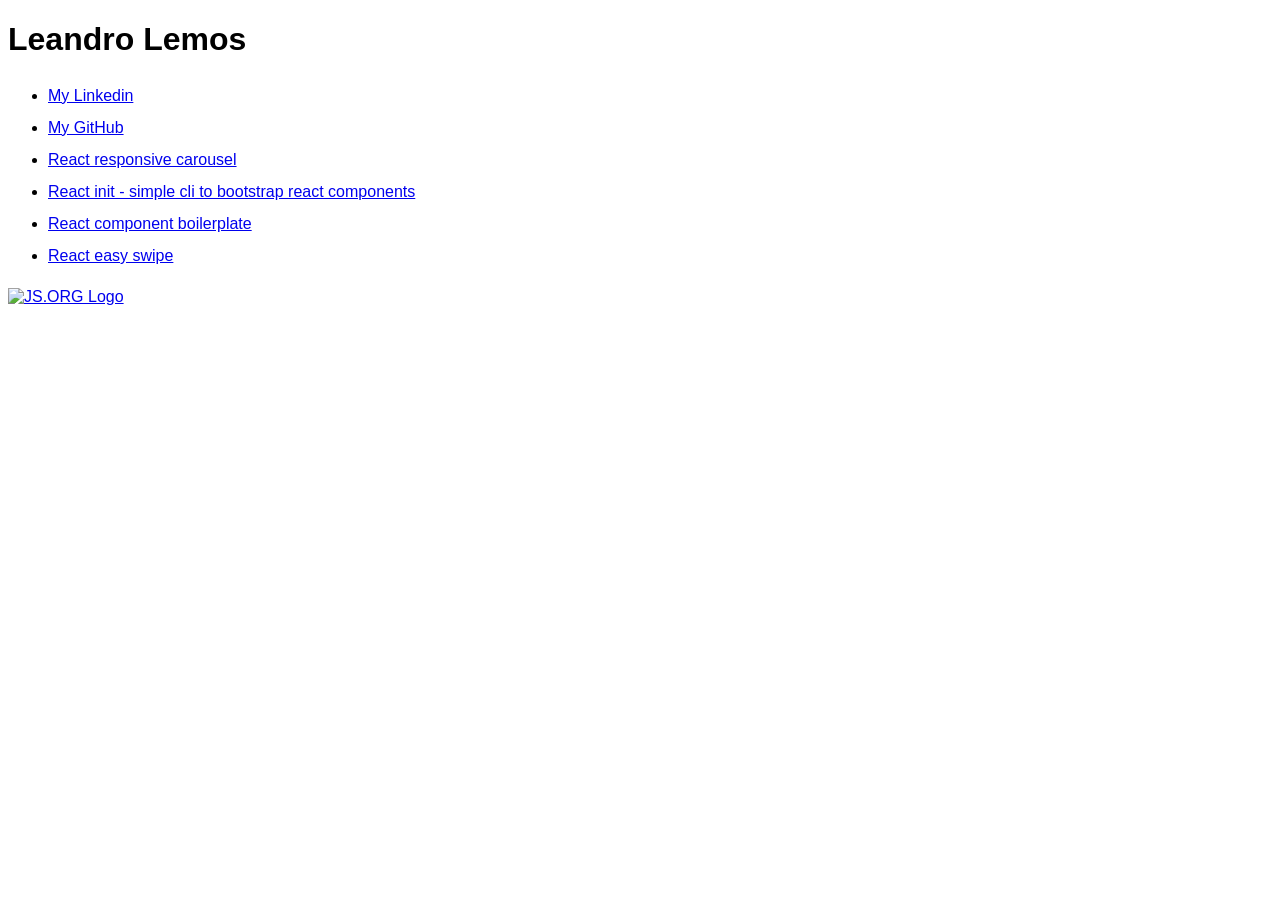
==== commit 6cd30733: "Adding react easy swipe" ====
--- a/index.html
+++ b/index.html
@@ -23,6 +23,7 @@
     <li><a href="http://leandro.js.org/react-responsive-carousel/">React responsive carousel</a></li>
     <li><a href="https://github.com/leandrowd/react-init">React init - simple cli to bootstrap react components</a></li>
     <li><a href="https://github.com/leandrowd/react-component-boilerplate">React component boilerplate</a></li>
+    <li><a href="https://github.com/leandrowd/react-easy-swipe">React easy swipe</a></li>
   </ul>
   
   <a href="http://js.org" target="_blank" title="JS.ORG | JavaScript Community">
